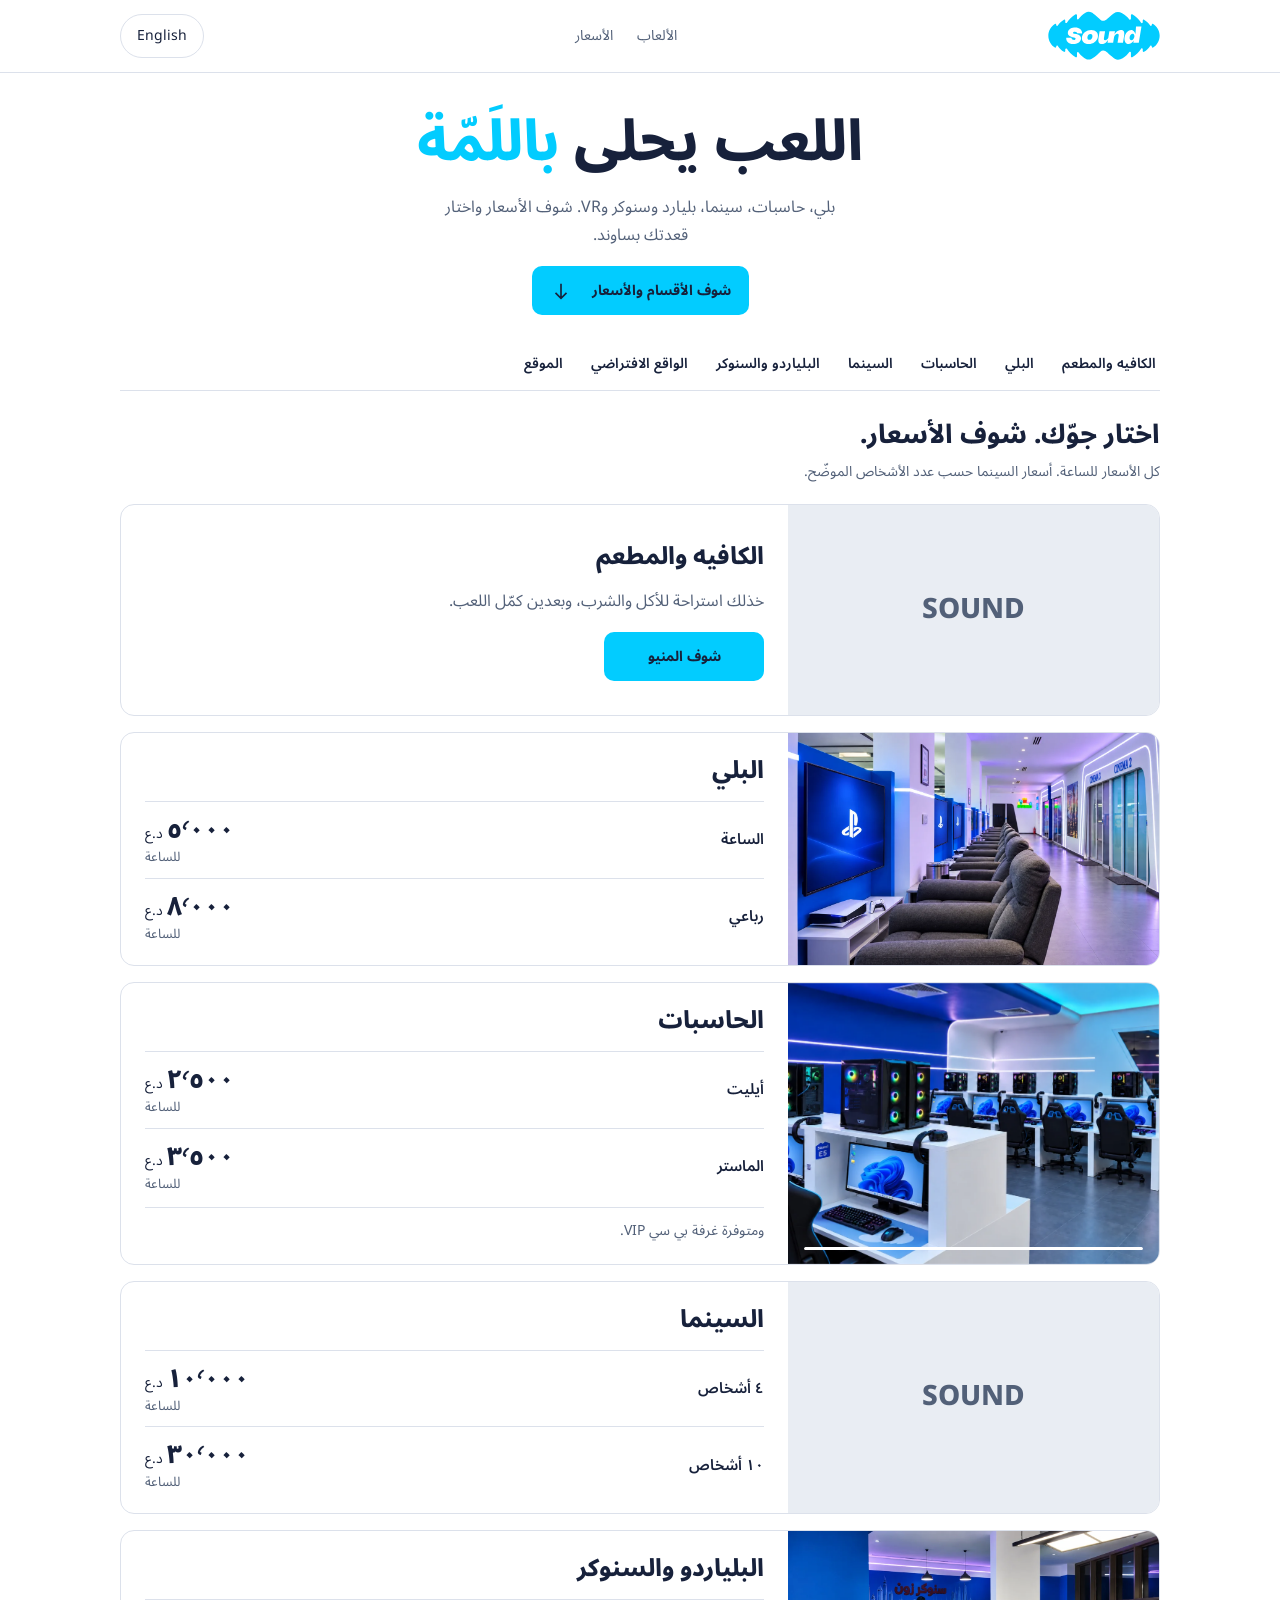
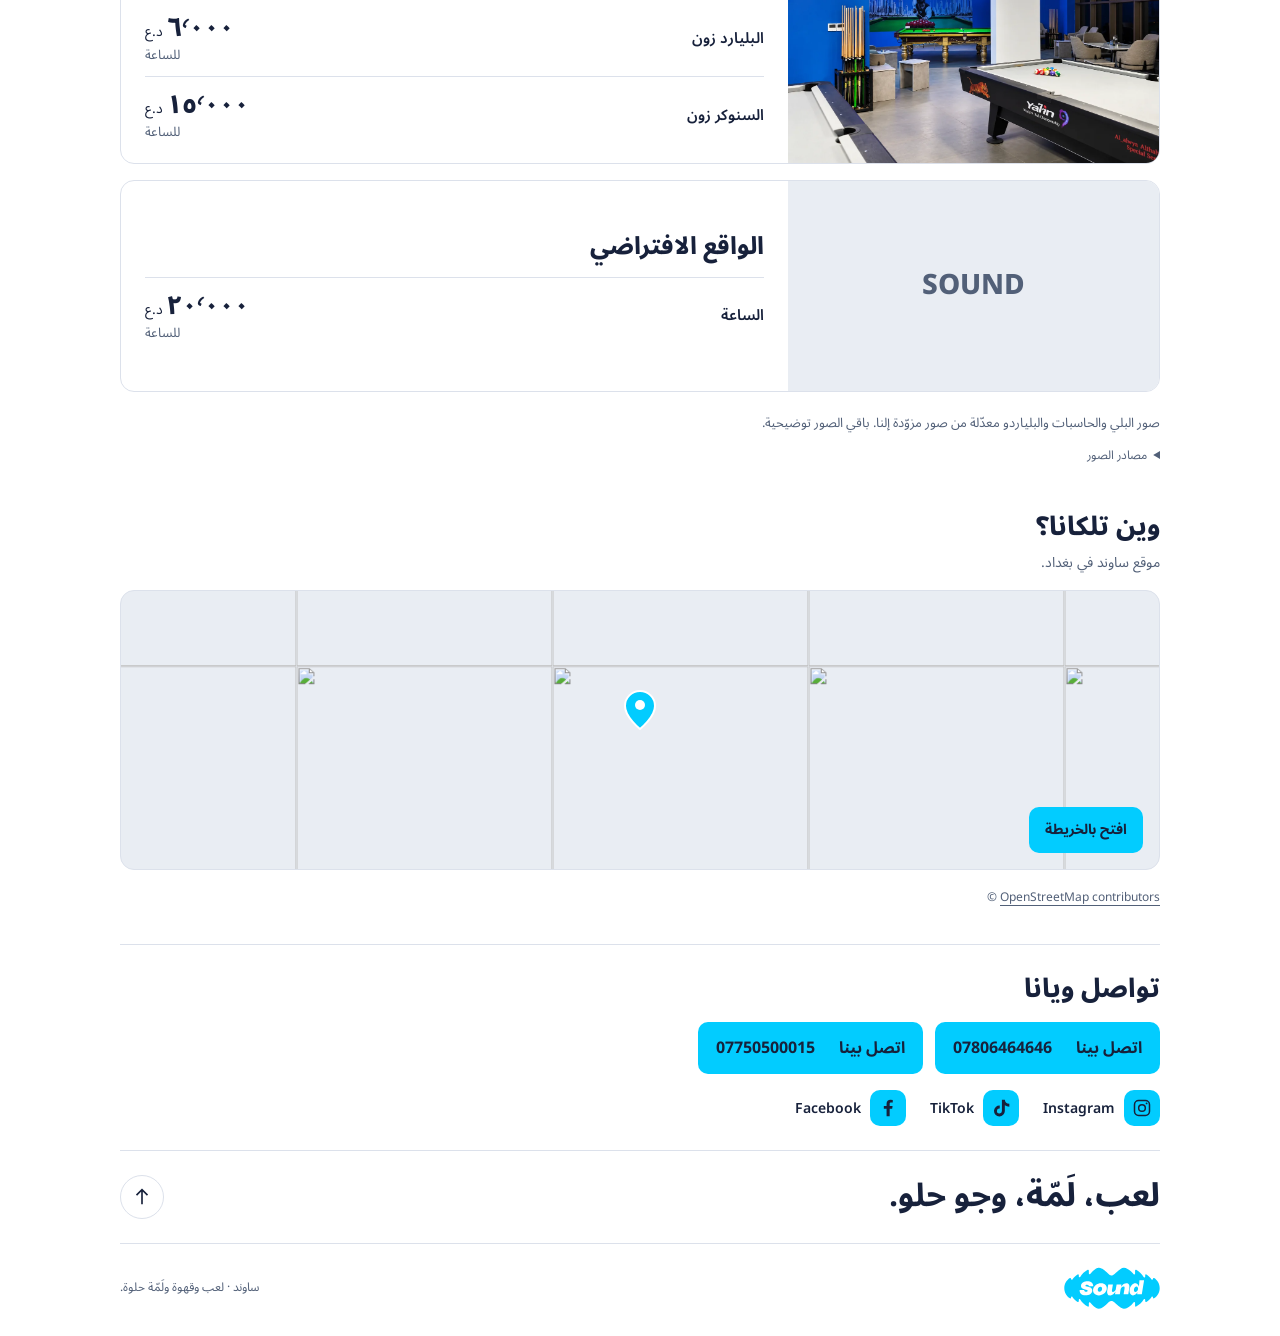
==== index.html @ d116d9cc "Add SOUND-styled social media icons" ====
<!doctype html>
<html lang="ar" dir="rtl">
<head>
<meta charset="utf-8">
<meta name="viewport" content="width=device-width,initial-scale=1">
<meta name="theme-color" content="#ffffff">
<meta name="description" content="شوف الأقسام والأسعار بساوند: بلايستيشن 5، بي سي، غرفة VIP، سينما، بليارد وكافيه. اختار جوّك وتعال ويّا ربعك.">
<title>ساوند — اللعب يحلى باللَمّة</title>
<link rel="preconnect" href="https://fonts.googleapis.com">
<link rel="preconnect" href="https://fonts.gstatic.com" crossorigin>
<link href="https://fonts.googleapis.com/css2?family=Noto+Sans+Arabic:wght@400;500;600;700;800;900&display=swap" rel="stylesheet">
<style>

:root{--bg:#fff;--surface:#fff;--ink:#17213b;--muted:#526078;--line:#dce1eb;--cyan:#02ccff;--blue:#02ccff;--action:#02ccff;--radius:14px;--header-height:72px;--category-height:68px;--ease:cubic-bezier(.2,0,0,1);--font:"Noto Sans Arabic",Tahoma,Arial,sans-serif}
*{box-sizing:border-box}
html{scroll-behavior:smooth;scroll-padding-top:calc(var(--header-height) + var(--category-height) + 16px);scrollbar-color:#8a96ac var(--bg)}
body{margin:0;background:var(--bg);color:var(--ink);font:16px/1.8 var(--font)}
a{color:inherit;text-decoration:none;text-underline-offset:4px}
button{font:inherit;cursor:pointer}
a,button{-webkit-tap-highlight-color:transparent}
a:focus-visible,button:focus-visible,summary:focus-visible{outline:3px solid var(--blue);outline-offset:4px}
::selection{background:#cdeaff;color:var(--ink)}
.wrap{width:min(1040px,calc(100% - 48px));margin-inline:auto}
.skip{position:fixed;top:-100px;inset-inline-start:20px;background:white;padding:12px 20px;z-index:100;border:2px solid var(--blue)}
.skip:focus{top:12px}
header{position:sticky;top:0;z-index:20;background:var(--surface);border-bottom:1px solid var(--line)}
.nav{min-height:72px;display:flex;align-items:center;justify-content:space-between;gap:24px}
.wordmark{display:inline-flex;align-items:center;justify-content:center;direction:ltr;width:112px;min-height:48px;flex-shrink:0}
.wordmark svg{display:block;width:100%;height:auto}
.navlinks{display:flex;gap:24px;color:var(--muted);font-size:14px}
.navlinks a{display:inline-flex;align-items:center;min-height:44px}
.navlinks a:hover{color:var(--blue)}
.language{border:1px solid var(--line);background:var(--surface);color:var(--ink);min-height:44px;padding:8px 16px;border-radius:24px;font-size:14px}
.language:hover{border-color:var(--blue)}
h1,h2,h3{font-weight:800;text-wrap:balance}
.hero{display:flex;flex-direction:column;align-items:center;text-align:center;gap:12px;margin:0;padding:32px 16px 24px}
h1{font-size:clamp(36px,5vw,56px);line-height:1.35;margin:0;letter-spacing:0}
h1 span,h1 em{display:inline-block}
h1 em{font-style:normal;color:var(--blue)}
[dir="ltr"] h1{font-size:clamp(30px,4.6vw,50px);line-height:1.15;letter-spacing:-.03em;max-width:20ch}
.hero-bottom{display:flex;flex-direction:column;align-items:center;gap:16px;width:100%}
.hero-bottom p{margin:0;color:var(--muted);font-size:16px;line-height:1.8;max-width:48ch}
.browse{display:inline-flex;align-items:center;justify-content:space-between;gap:20px;background:var(--action);color:var(--ink);border-radius:10px;padding:12px 18px;min-height:48px;font-size:14px;font-weight:700}
.browse:hover{background:var(--action);box-shadow:0 8px 20px rgba(0,11,250,.16)}
.browse:focus-visible{outline-color:var(--ink)}
.browse,.language,.section-nav a{transition:background-color 160ms var(--ease),border-color 160ms var(--ease),color 160ms var(--ease),transform 160ms var(--ease)}
.browse:active,.language:active{transform:scale(.98)}
.section-nav{position:sticky;top:var(--header-height);z-index:15;display:flex;justify-content:flex-start;gap:24px;overflow-x:auto;padding:0 2px;background:var(--surface);border-bottom:1px solid var(--line);scrollbar-width:none;overscroll-behavior-x:contain}
.section-nav::-webkit-scrollbar{display:none}
.section-nav a{display:inline-flex;align-items:center;white-space:nowrap;border:0;border-bottom:3px solid transparent;border-radius:0;padding:12px 2px 10px;background:transparent;font-size:14px;font-weight:600;min-height:48px}
.section-nav a:focus-visible{outline-offset:-4px}
.section-nav a:hover{color:var(--blue)}
.section-nav a[aria-current="location"]{color:var(--blue);border-bottom-color:var(--blue)}
.section{padding:24px 0 0}
.section-heading{margin-bottom:4px}
.section-heading h2{font-size:26px;line-height:1.55;margin:0}
.menu-intro{color:var(--muted);font-size:14px;margin:0 0 20px;max-width:72ch}
.menu-grid{display:grid;grid-template-columns:minmax(0,1fr);gap:16px}
.card{display:grid;grid-template-columns:minmax(0,1fr) minmax(0,1.8fr);border:1px solid var(--line);border-radius:var(--radius);background:var(--surface);overflow:hidden;min-width:0}
.card-body{display:flex;flex-direction:column;justify-content:center;min-width:0;padding:20px 24px}
.card h3{font-size:24px;line-height:1.5;margin:0 0 12px}
.card p{margin:0;color:var(--muted);line-height:1.85}
.card-photo{position:relative;isolation:isolate;width:100%;height:100%;min-height:210px;margin:0;overflow:hidden;background:#e9edf3}
.card-photo.carousel .carousel-image{opacity:0;transition:opacity 780ms cubic-bezier(.22,.61,.36,1);will-change:opacity}
.card-photo.carousel .carousel-image.is-active{opacity:1}
.carousel-progress{position:absolute;z-index:3;left:16px;right:16px;bottom:14px;height:3px;overflow:hidden;border-radius:99px;background:rgba(255,255,255,.42)}
.carousel-progress-fill{display:block;width:0;height:100%;border-radius:inherit;background:#fff;transform-origin:left center}
.carousel-progress-fill.is-running{animation:carousel-progress 6s linear forwards}
.carousel-progress-fill.is-paused{animation-play-state:paused}
@keyframes carousel-progress{from{width:0}to{width:100%}}
.card-photo img{position:absolute;inset:0;width:100%;height:100%;object-fit:cover;object-position:center;z-index:1}
.card-photo img[hidden]{display:none}
.photo-fallback{position:absolute;inset:0;display:grid;place-items:center;color:var(--muted);font:800 28px/1 var(--font);direction:ltr}
.price-list{margin:0}
.price-row{display:flex;align-items:center;justify-content:space-between;gap:16px;padding:10px 0;border-top:1px solid var(--line)}
.price-row:last-child{padding-bottom:0}
.price-row dt{font-size:15px;font-weight:600;min-width:0}
.price-row dd{margin:0;white-space:nowrap;font-size:14px;flex-shrink:0;text-align:end}
.price-row dd b{font-size:26px;line-height:1.35;font-weight:800;font-variant-numeric:tabular-nums;unicode-bidi:isolate}
.price-row small{display:block;color:var(--muted);font-size:13px;line-height:1.6}
.card .vip-note{font-size:14px;border-top:1px solid var(--line);padding-top:10px;margin-top:12px}
.cafe-menu-link{margin-top:16px;justify-content:center;align-self:flex-start;min-width:160px}
.photo-note{font-size:13px;line-height:1.8;color:var(--muted);margin-top:20px;max-width:76ch}
.photo-note>p{margin:0}
.photo-credits{font-size:12px}
.photo-credits summary{cursor:pointer;min-height:44px;padding-block:10px}
.photo-credits a{text-decoration:underline;display:inline-block;padding-block:6px}
.photo-credits a:hover{color:var(--blue)}
.photo-credits p{direction:ltr;text-align:start;margin:0}
.closing{margin:20px 0;padding:20px 0;border-top:1px solid var(--line);border-bottom:1px solid var(--line);display:flex;align-items:center;justify-content:space-between;gap:20px}
.closing p{font-size:clamp(24px,3vw,32px);font-weight:800;line-height:1.6;margin:0}
.closing a{width:44px;height:44px;display:grid;place-items:center;flex-shrink:0;border:1px solid var(--line);border-radius:50%;background:var(--surface)}
.closing a:hover{border-color:var(--blue);color:var(--blue)}
footer{display:flex;align-items:center;justify-content:space-between;gap:20px;padding-bottom:max(24px,env(safe-area-inset-bottom))}
footer .wordmark{width:96px}
footer p{color:var(--muted);font-size:12px;margin:0;text-align:end}
@media(max-width:760px){
 :root{--header-height:64px}
 .wrap{width:calc(100% - 32px)}
 .nav{min-height:64px;gap:16px}.wordmark{width:104px}.navlinks{display:none}
 .hero{padding:24px 8px 20px;gap:10px}
 h1{font-size:clamp(34px,9.5vw,44px);line-height:1.35;margin:0}
 [dir="ltr"] h1{font-size:clamp(32px,8.8vw,44px)}
 .hero-bottom{gap:14px}.hero-bottom p{max-width:36ch;font-size:16px}
 .hero-bottom .browse{font-size:14px;min-height:48px}
 .section-nav{justify-content:flex-start;gap:20px}.section-nav a{padding-inline:2px;flex-shrink:0}
 .section{padding-top:20px}.section-heading h2{font-size:23px}
 .card-body{padding:18px 20px}
 .card h3{font-size:22px}
}
@media(max-width:600px){
 .card{display:block}
 .card-photo{aspect-ratio:16/10;min-height:0;height:auto}
 .card-body{padding:16px 18px 18px}
 .card h3{margin-bottom:10px}
 .cafe-menu-link{width:100%;min-height:48px;font-size:15px}
 .price-row{gap:12px}
 footer{gap:16px}footer p{max-width:200px}
}
@media(prefers-reduced-motion:reduce){html{scroll-behavior:auto}.browse,.language,.section-nav a,.card-photo.carousel .carousel-image{transition:none}.carousel-progress-fill.is-running{animation:none;width:100%}.browse:active,.language:active{transform:none}}


.location{margin-top:28px}
.location-heading{display:flex;align-items:center;justify-content:space-between;gap:20px;margin-bottom:14px}
.location h2{font-size:26px;line-height:1.5;margin:0 0 4px}
.location p{margin:0;color:var(--muted);font-size:14px}
.location-map{position:relative;display:block;height:280px;overflow:hidden;border:1px solid var(--line);border-radius:var(--radius);background:#e9edf3}
.location-tiles{position:absolute;left:50%;top:50%;width:1280px;height:768px;display:grid;grid-template-columns:repeat(5,256px);grid-template-rows:repeat(3,256px);transform:translate(calc(-50% + 40.46px),calc(-50% + 64.22px));pointer-events:none;direction:ltr}.location-tiles img{display:block;width:256px;height:256px;max-width:none}.location-pin{position:absolute;left:50%;top:50%;transform:translate(-50%,-100%);pointer-events:none}
.location-map-label{display:inline-flex;align-items:center;min-height:44px;position:absolute;bottom:16px;inset-inline-start:16px;padding:10px 16px;border-radius:10px;background:var(--action);color:var(--ink);font-size:14px;font-weight:700}
.location-attribution{font-size:12px;color:var(--muted);margin-top:6px;direction:ltr;text-align:end}
.location-attribution a{display:inline-flex;align-items:center;min-height:44px;text-decoration:underline}
@media(max-width:600px){.location-heading{gap:12px}.location h2{font-size:22px}.location-map{height:230px}.location-map-label{bottom:12px;inset-inline-start:12px}}

.contact{margin-top:24px;padding-top:24px;border-top:1px solid var(--line)}
.contact h2{font-size:26px;line-height:1.5;margin:0 0 14px}
.contact-phones{display:flex;flex-wrap:wrap;gap:12px}
.contact-phones a{display:flex;align-items:center;justify-content:space-between;gap:24px;padding:12px 18px;min-height:48px;border-radius:10px;background:var(--action);color:var(--ink);font-weight:700}
.contact-phones bdi{font-variant-numeric:tabular-nums}
.contact-socials{display:flex;flex-wrap:wrap;gap:8px 24px;margin-top:12px}
.contact-socials a{display:inline-flex;align-items:center;gap:9px;min-height:44px;color:var(--ink);text-decoration:none;font-size:14px;font-weight:600}
.social-icon{display:inline-grid;place-items:center;flex-shrink:0;width:36px;height:36px;border-radius:10px;background:var(--cyan);color:var(--ink)}
.social-icon svg{display:block}
.contact-socials a:hover .social-icon{background:var(--ink);color:var(--cyan)}
.contact-socials a:hover>span:last-child{text-decoration:underline;text-underline-offset:5px}
@media(max-width:600px){.contact h2{font-size:22px}.contact-phones{flex-direction:column}.contact-phones a{width:100%}}
</style>
</head>
<body id="top">
<a href="#lineup" class="skip" data-en="Skip to the lineup" data-ar="روح للأقسام">روح للأقسام</a>
<header><div class="wrap nav">
<a class="wordmark" href="#top" aria-label="SOUND home"><svg xmlns="http://www.w3.org/2000/svg" viewBox="622 423 676 297" aria-hidden="true" focusable="false"><path fill="#02ccff" fill-rule="nonzero" d="M1295.938,572.118 C1295.938,542.063 1280.205,515.679 1256.525,500.759 C1252.997,498.536 1248.400,501.083 1248.400,505.253 L1248.400,507.776 C1248.400,513.025 1241.566,515.099 1238.684,510.712 C1229.267,496.374 1216.648,484.327 1201.843,475.591 C1198.306,473.504 1193.839,476.053 1193.839,480.177 L1193.839,491.561 C1193.839,496.907 1186.835,498.886 1184.024,494.339 C1170.831,472.999 1152.371,455.259 1130.459,442.934 C1126.911,440.938 1122.526,443.469 1122.526,447.540 L1122.526,447.571 L1122.526,470.423 C1122.526,475.500 1116.072,477.683 1113.004,473.637 C1101.365,458.287 1085.876,446.404 1069.448,436.580 C1052.423,426.399 1034.795,425.785 1018.317,437.970 C983.411,463.781 972.954,482.501 955.604,482.547 C938.986,482.590 930.623,462.800 894.187,437.565 C894.187,437.565 879.819,427.653 866.610,428.220 C860.221,428.495 853.815,430.377 848.014,434.038 C832.069,444.102 817.988,456.852 806.407,471.651 C803.305,475.614 796.943,473.407 796.943,468.374 L796.943,447.571 L796.943,447.541 C796.943,443.472 792.560,440.938 789.014,442.932 C767.381,455.099 749.117,472.544 735.962,493.521 C733.131,498.033 726.166,496.038 726.166,490.711 L726.166,480.160 C726.166,476.054 721.699,473.504 718.163,475.591 C703.355,484.328 690.734,496.375 681.315,510.714 C678.434,515.101 671.600,513.026 671.600,507.777 L671.600,505.253 C671.600,501.083 667.003,498.536 663.474,500.759 C639.795,515.679 624.062,542.063 624.062,572.118 C624.062,572.192 624.065,572.265 624.065,572.339 C624.065,572.414 624.062,572.487 624.062,572.561 C624.062,602.616 639.795,629.000 663.474,643.919 C667.003,646.143 671.600,643.596 671.600,639.426 L671.600,636.902 C671.600,631.653 678.434,629.578 681.315,633.965 C690.734,648.304 703.356,660.351 718.163,669.088 C721.699,671.175 726.166,668.625 726.166,664.502 L726.166,653.968 C726.166,648.641 733.132,646.645 735.962,651.158 C749.117,672.135 767.381,689.580 789.014,701.747 C792.560,703.741 796.943,701.207 796.943,697.138 L796.943,697.108 L796.943,676.305 C796.943,671.272 803.305,669.065 806.407,673.028 C814.286,683.096 823.271,692.337 833.278,700.303 C842.992,708.034 853.763,715.907 866.612,716.459 C888.598,717.401 908.870,696.948 923.791,683.138 C932.446,675.128 942.612,662.098 955.604,662.132 C972.951,662.178 983.402,680.890 1018.316,706.708 C1022.855,710.065 1031.833,716.367 1043.892,716.546 C1063.374,716.835 1082.802,702.466 1096.457,689.856 C1103.254,683.580 1108.249,677.313 1113.004,671.041 C1116.072,666.995 1122.526,669.178 1122.526,674.256 L1122.526,697.107 L1122.526,697.139 C1122.526,701.209 1126.911,703.740 1130.459,701.745 C1152.371,689.420 1170.831,671.680 1184.024,650.340 C1186.836,645.792 1193.839,647.772 1193.839,653.118 L1193.839,664.519 C1193.839,668.625 1198.306,671.175 1201.843,669.088 C1216.648,660.351 1229.267,648.304 1238.684,633.967 C1241.566,629.579 1248.400,631.654 1248.400,636.903 L1248.400,639.426 C1248.400,643.596 1252.997,646.142 1256.525,643.919 C1280.205,629.000 1295.938,602.616 1295.938,572.561 C1295.938,572.487 1295.935,572.413 1295.934,572.339 C1295.935,572.265 1295.938,572.192 1295.938,572.118"/><path fill="#ffffff" fill-rule="nonzero" d="M782.460,560.141 C767.132,558.064 773.263,548.274 782.460,547.680 C793.042,546.889 797.690,552.427 797.690,557.965 L828.050,558.559 C828.841,536.407 811.139,522.858 786.613,522.858 C766.835,522.858 745.573,531.363 742.112,550.054 C738.354,571.118 755.462,579.425 777.713,582.491 C796.107,584.864 788.690,599.896 774.549,597.226 C766.340,595.644 763.967,589.710 763.967,584.666 L732.123,584.666 C729.750,603.852 744.782,622.641 773.461,622.641 C799.371,622.641 818.556,610.675 821.127,592.281 C823.105,576.656 814.304,564.393 782.460,560.141"/><path fill="#ffffff" fill-rule="nonzero" d="M889.858,579.919 C888.276,589.413 881.848,597.225 871.958,597.225 C862.069,597.225 858.410,589.413 860.091,579.919 C861.871,570.326 868.398,562.514 878.189,562.514 C888.177,562.514 891.638,570.326 889.858,579.919 M882.738,537.098 C854.553,537.098 831.313,556.185 827.061,579.919 C822.809,603.554 839.126,622.839 867.409,622.839 C895.594,622.839 918.834,603.554 923.086,579.919 C927.339,556.185 910.922,537.098 882.738,537.098"/><path fill="#ffffff" fill-rule="nonzero" d="M1061.069,537.099 C1039.043,536.903 1024.393,561.559 1022.833,564.268 C1024.074,557.981 1025.315,551.693 1026.555,545.406 L1025.361,545.406 L993.624,545.406 L992.429,545.406 L986.100,583.777 C982.738,592.479 973.738,599.105 967.014,599.105 C960.289,599.105 958.311,594.655 959.893,585.754 L966.519,545.406 L933.588,545.406 L926.962,585.754 C923.867,602.260 926.060,612.472 931.986,617.900 C937.449,622.904 944.574,622.813 947.235,622.839 C969.129,623.059 983.628,598.379 985.091,595.807 C983.746,602.016 982.401,608.225 981.056,614.433 L982.251,614.433 L1013.988,614.433 L1015.183,614.433 L1020.918,579.920 C1022.896,569.338 1033.379,560.635 1041.093,560.635 C1047.817,560.635 1049.795,565.086 1048.411,574.085 L1041.785,614.433 L1074.716,614.433 L1081.342,574.085 C1084.416,557.570 1082.274,547.447 1076.437,542.060 C1070.978,537.020 1063.803,537.123 1061.069,537.099"/><path fill="#ffffff" fill-rule="nonzero" d="M1135.334,594.395 C1133.402,596.202 1129.632,599.105 1125.185,599.105 C1117.471,599.105 1112.725,590.501 1114.801,579.920 C1116.680,569.338 1124.592,560.635 1132.503,560.635 C1136.974,560.635 1139.871,564.231 1140.501,564.974 C1147.005,572.640 1143.159,587.077 1135.334,594.395 M1153.271,516.035 C1152.148,531.655 1151.026,547.277 1149.904,562.898 C1149.226,559.896 1145.290,543.702 1131.993,538.592 C1131.297,538.325 1128.041,537.099 1123.998,537.099 C1106.593,537.099 1088.990,556.185 1084.540,579.920 C1080.090,603.555 1090.573,622.839 1107.978,622.839 C1119.548,622.839 1131.415,614.137 1139.228,601.182 L1137.052,614.433 L1169.984,614.433 L1186.103,516.035 L1153.271,516.035"/></svg></a>
<nav class="navlinks" aria-label="Main navigation"><a href="#gaming" data-en="Gaming" data-ar="الألعاب">الألعاب</a><a href="#experiences" data-en="Prices" data-ar="الأسعار">الأسعار</a></nav>
<button class="language" id="language" type="button" aria-label="Switch to English">English</button>
</div></header>
<main class="wrap">
<section class="hero" aria-labelledby="hero-title">

<h1 id="hero-title"><span data-en="SOUND LEADS" data-ar="اللعب يحلى">اللعب يحلى</span> <em data-en="THE GAME." data-ar="باللَمّة">باللَمّة</em></h1>
<div class="hero-bottom"><p data-en="Your game. Your space. Find your next session at SOUND." data-ar="بلي، حاسبات، سينما، بليارد وسنوكر وVR. شوف الأسعار واختار قعدتك بساوند.">بلي، حاسبات، سينما، بليارد وسنوكر وVR. شوف الأسعار واختار قعدتك بساوند.</p><a class="browse" href="#lineup"><b data-en="Explore the lineup" data-ar="شوف الأقسام والأسعار">شوف الأقسام والأسعار</b><svg viewBox="0 0 24 24" width="22" height="22" fill="none" stroke="currentColor" stroke-width="1.8" aria-hidden="true"><path d="M12 4v16m-6-6 6 6 6-6"/></svg></a></div>
</section>
<div id="lineup">
<nav class="section-nav" aria-label="أقسام ساوند"><a href="#cafe"><span data-ar="الكافيه والمطعم" data-en="Café & restaurant">الكافيه والمطعم</span></a><a href="#ps5"><span data-ar="البلي" data-en="PlayStation">البلي</span></a><a href="#pc"><span data-ar="الحاسبات" data-en="Gaming PCs">الحاسبات</span></a><a href="#cinema"><span data-ar="السينما" data-en="Cinema">السينما</span></a><a href="#billiards"><span data-ar="البلياردو والسنوكر" data-en="Billiards & snooker">البلياردو والسنوكر</span></a><a href="#vr"><span data-ar="الواقع الافتراضي" data-en="Virtual reality">الواقع الافتراضي</span></a><a href="#location"><span data-ar="الموقع" data-en="Location">الموقع</span></a></nav>
<section class="section" id="gaming" aria-labelledby="gaming-title">
<div class="section-heading"><h2 id="gaming-title" data-ar="اختار جوّك. شوف الأسعار." data-en="Your session. Your choice.">اختار جوّك. شوف الأسعار.</h2></div>
<p class="menu-intro" id="experiences"><span data-ar="كل الأسعار للساعة. أسعار السينما حسب عدد الأشخاص الموضّح." data-en="All rates are hourly. Cinema rates are for the group size shown.">كل الأسعار للساعة. أسعار السينما حسب عدد الأشخاص الموضّح.</span></p>
<div class="menu-grid"><article class="card menu-card" id="cafe">

<figure class="card-photo"><span class="photo-fallback" aria-hidden="true">SOUND</span><img src="https://images.unsplash.com/photo-1413745094207-a01b234cc32f?auto=format&amp;w=960" srcset="https://images.unsplash.com/photo-1413745094207-a01b234cc32f?auto=format&amp;w=480 480w, https://images.unsplash.com/photo-1413745094207-a01b234cc32f?auto=format&amp;w=960 960w" sizes="(max-width:760px) 90vw, (max-width:1360px) 44vw, 590px" width="960" height="640" loading="eager" fetchpriority="high" decoding="async" alt="صورة توضيحية للقهوة" data-alt-ar="صورة توضيحية للقهوة" data-alt-en="Illustrative coffee photo" onerror="this.hidden=true"></figure>
<div class="card-body">
<h3 data-ar="الكافيه والمطعم" data-en="Café & restaurant">الكافيه والمطعم</h3>
<p data-ar="خذلك استراحة للأكل والشرب، وبعدين كمّل اللعب." data-en="Take a break for food and drinks, then get back to your game.">خذلك استراحة للأكل والشرب، وبعدين كمّل اللعب.</p>
<a class="browse cafe-menu-link" href="https://menu.iqrarabic.com/Sound#" data-ar="شوف المنيو" data-en="View the menu">شوف المنيو</a>

</div></article>
<article class="card menu-card" id="ps5">

<figure class="card-photo"><span class="photo-fallback" aria-hidden="true">SOUND</span><img src="/sound-playstation-corridor.webp" width="1200" height="751" loading="eager" fetchpriority="high" decoding="async" alt="صالة بلايستيشن بإضاءة زرقاء — صورة معدّلة" data-alt-ar="صالة بلايستيشن بإضاءة زرقاء — صورة معدّلة" data-alt-en="PlayStation lounge with blue lighting — edited photo" onerror="this.hidden=true"></figure>
<div class="card-body">
<h3 data-ar="البلي" data-en="PlayStation">البلي</h3>
<dl class="price-list"><div class="price-row"><dt><span data-ar="الساعة" data-en="Per hour">الساعة</span></dt><dd data-price="5000"><b data-ar="٥٬٠٠٠" data-en="5,000">٥٬٠٠٠</b> <span data-ar="د.ع" data-en="IQD">د.ع</span><small><span data-ar="للساعة" data-en="/ hour">للساعة</span></small></dd></div><div class="price-row"><dt><span data-ar="رباعي" data-en="Four players">رباعي</span></dt><dd data-price="8000"><b data-ar="٨٬٠٠٠" data-en="8,000">٨٬٠٠٠</b> <span data-ar="د.ع" data-en="IQD">د.ع</span><small><span data-ar="للساعة" data-en="/ hour">للساعة</span></small></dd></div></dl>

</div></article>
<article class="card menu-card" id="pc">

<figure class="card-photo carousel" data-carousel data-interval="6000"><span class="photo-fallback" aria-hidden="true">SOUND</span><img class="carousel-image is-active" src="/sound-gaming-pcs.webp" width="1200" height="675" loading="lazy" decoding="async" alt="صالة الحاسبات في ساوند — صورة معدّلة" data-alt-ar="صالة الحاسبات في ساوند — صورة معدّلة" data-alt-en="SOUND gaming PC room — edited photo" onerror="this.hidden=true"><img class="carousel-image" src="/sound-gaming-pcs-neon.webp" width="1200" height="675" loading="lazy" decoding="async" alt="صالة حاسبات بإضاءة نيون — صورة معدّلة" data-alt-ar="صالة حاسبات بإضاءة نيون — صورة معدّلة" data-alt-en="Gaming PC room with neon lighting — edited photo" aria-hidden="true" onerror="this.hidden=true"><span class="carousel-progress" aria-hidden="true"><span class="carousel-progress-fill"></span></span></figure>
<div class="card-body">
<h3 data-ar="الحاسبات" data-en="Gaming PCs">الحاسبات</h3>
<dl class="price-list"><div class="price-row"><dt><span data-ar="أيليت" data-en="Elite">أيليت</span></dt><dd data-price="2500"><b data-ar="٢٬٥٠٠" data-en="2,500">٢٬٥٠٠</b> <span data-ar="د.ع" data-en="IQD">د.ع</span><small><span data-ar="للساعة" data-en="/ hour">للساعة</span></small></dd></div><div class="price-row"><dt><span data-ar="الماستر" data-en="Master">الماستر</span></dt><dd data-price="3500"><b data-ar="٣٬٥٠٠" data-en="3,500">٣٬٥٠٠</b> <span data-ar="د.ع" data-en="IQD">د.ع</span><small><span data-ar="للساعة" data-en="/ hour">للساعة</span></small></dd></div></dl>
<p class="vip-note" id="vip"><span data-ar="ومتوفرة غرفة بي سي VIP." data-en="A VIP PC room is also available.">ومتوفرة غرفة بي سي VIP.</span></p>
</div></article>
<article class="card menu-card" id="cinema">

<figure class="card-photo"><span class="photo-fallback" aria-hidden="true">SOUND</span><img src="https://images.unsplash.com/photo-1766844649143-af98d71e346b?auto=format&amp;w=960" srcset="https://images.unsplash.com/photo-1766844649143-af98d71e346b?auto=format&amp;w=480 480w, https://images.unsplash.com/photo-1766844649143-af98d71e346b?auto=format&amp;w=960 960w" sizes="(max-width:760px) 90vw, (max-width:1360px) 44vw, 590px" width="960" height="640" loading="lazy" decoding="async" alt="صورة توضيحية لسينما" data-alt-ar="صورة توضيحية لسينما" data-alt-en="Illustrative cinema photo" onerror="this.hidden=true"></figure>
<div class="card-body">
<h3 data-ar="السينما" data-en="Cinema">السينما</h3>
<dl class="price-list"><div class="price-row"><dt><span data-ar="٤ أشخاص" data-en="4 people">٤ أشخاص</span></dt><dd data-price="10000"><b data-ar="١٠٬٠٠٠" data-en="10,000">١٠٬٠٠٠</b> <span data-ar="د.ع" data-en="IQD">د.ع</span><small><span data-ar="للساعة" data-en="/ hour">للساعة</span></small></dd></div><div class="price-row"><dt><span data-ar="١٠ أشخاص" data-en="10 people">١٠ أشخاص</span></dt><dd data-price="30000"><b data-ar="٣٠٬٠٠٠" data-en="30,000">٣٠٬٠٠٠</b> <span data-ar="د.ع" data-en="IQD">د.ع</span><small><span data-ar="للساعة" data-en="/ hour">للساعة</span></small></dd></div></dl>

</div></article>
<article class="card menu-card" id="billiards">

<figure class="card-photo"><span class="photo-fallback" aria-hidden="true">SOUND</span><img src="/sound-billiards.webp" width="1200" height="751" loading="lazy" decoding="async" alt="صالة البلياردو والسنوكر في ساوند — صورة معدّلة" data-alt-ar="صالة البلياردو والسنوكر في ساوند — صورة معدّلة" data-alt-en="SOUND billiards and snooker room — edited photo" onerror="this.hidden=true"></figure>
<div class="card-body">
<h3 data-ar="البلياردو والسنوكر" data-en="Billiards & snooker">البلياردو والسنوكر</h3>
<dl class="price-list"><div class="price-row"><dt><span data-ar="البليارد زون" data-en="Billiards zone">البليارد زون</span></dt><dd data-price="6000"><b data-ar="٦٬٠٠٠" data-en="6,000">٦٬٠٠٠</b> <span data-ar="د.ع" data-en="IQD">د.ع</span><small><span data-ar="للساعة" data-en="/ hour">للساعة</span></small></dd></div><div class="price-row"><dt><span data-ar="السنوكر زون" data-en="Snooker zone">السنوكر زون</span></dt><dd data-price="15000"><b data-ar="١٥٬٠٠٠" data-en="15,000">١٥٬٠٠٠</b> <span data-ar="د.ع" data-en="IQD">د.ع</span><small><span data-ar="للساعة" data-en="/ hour">للساعة</span></small></dd></div></dl>

</div></article>
<article class="card menu-card" id="vr">

<figure class="card-photo"><span class="photo-fallback" aria-hidden="true">SOUND</span><img src="https://images.pexels.com/photos/6498961/pexels-photo-6498961.jpeg?auto=compress&amp;w=960" srcset="https://images.pexels.com/photos/6498961/pexels-photo-6498961.jpeg?auto=compress&amp;w=480 480w, https://images.pexels.com/photos/6498961/pexels-photo-6498961.jpeg?auto=compress&amp;w=960 960w" sizes="(max-width:760px) 90vw, (max-width:1360px) 44vw, 590px" width="960" height="640" loading="lazy" decoding="async" alt="صورة توضيحية للواقع الافتراضي بصالة ألعاب" data-alt-ar="صورة توضيحية للواقع الافتراضي بصالة ألعاب" data-alt-en="Illustrative VR arcade photo" onerror="this.hidden=true"></figure>
<div class="card-body">
<h3 data-ar="الواقع الافتراضي" data-en="Virtual reality">الواقع الافتراضي</h3>
<dl class="price-list"><div class="price-row"><dt><span data-ar="الساعة" data-en="Per hour">الساعة</span></dt><dd data-price="20000"><b data-ar="٢٠٬٠٠٠" data-en="20,000">٢٠٬٠٠٠</b> <span data-ar="د.ع" data-en="IQD">د.ع</span><small><span data-ar="للساعة" data-en="/ hour">للساعة</span></small></dd></div></dl>

</div></article>
</div>
</section></div>
<aside class="photo-note"><p data-en="The PlayStation, PC and billiards images are edited supplied photos. Other photos are illustrative stock images." data-ar="صور البلي والحاسبات والبلياردو معدّلة من صور مزوّدة إلنا. باقي الصور توضيحية.">صور البلي والحاسبات والبلياردو معدّلة من صور مزوّدة إلنا. باقي الصور توضيحية.</p><details class="photo-credits"><summary><span data-ar="مصادر الصور" data-en="Photo credits">مصادر الصور</span></summary><p><a href="https://www.pexels.com/photo/man-playing-virtual-reality-game-6498961/" target="_blank" rel="noopener noreferrer">VR · Tima Miroshnichenko / Pexels</a> · <a href="https://unsplash.com/photos/dXpJeKIWfGs" target="_blank" rel="noopener noreferrer">Cinema · Rapha Wilde</a> · <a href="https://unsplash.com/photos/tZKwLRO904E" target="_blank" rel="noopener noreferrer">Coffee · Drew Coffman</a></p></details></aside>
<section class="location" id="location" aria-labelledby="location-title">
<div class="location-heading"><div><h2 id="location-title" data-ar="وين تلكانا؟" data-en="Find us">وين تلكانا؟</h2><p data-ar="موقع ساوند في بغداد." data-en="SOUND location in Baghdad.">بغداد — موقع تقريبي مؤقت، نحدّثه قريباً.</p></div></div>
<a class="location-map" href="https://maps.app.goo.gl/QAzLWCiyZ7rrDjmH7?g_st=ic" target="_blank" rel="noopener noreferrer" aria-labelledby="location-title location-map-label">
<div class="location-tiles" aria-hidden="true"><img src="https://tile.openstreetmap.org/12/2550/1644.png" width="256" height="256" loading="lazy" alt=""><img src="https://tile.openstreetmap.org/12/2551/1644.png" width="256" height="256" loading="lazy" alt=""><img src="https://tile.openstreetmap.org/12/2552/1644.png" width="256" height="256" loading="lazy" alt=""><img src="https://tile.openstreetmap.org/12/2553/1644.png" width="256" height="256" loading="lazy" alt=""><img src="https://tile.openstreetmap.org/12/2554/1644.png" width="256" height="256" loading="lazy" alt=""><img src="https://tile.openstreetmap.org/12/2550/1645.png" width="256" height="256" loading="lazy" alt=""><img src="https://tile.openstreetmap.org/12/2551/1645.png" width="256" height="256" loading="lazy" alt=""><img src="https://tile.openstreetmap.org/12/2552/1645.png" width="256" height="256" loading="lazy" alt=""><img src="https://tile.openstreetmap.org/12/2553/1645.png" width="256" height="256" loading="lazy" alt=""><img src="https://tile.openstreetmap.org/12/2554/1645.png" width="256" height="256" loading="lazy" alt=""><img src="https://tile.openstreetmap.org/12/2550/1646.png" width="256" height="256" loading="lazy" alt=""><img src="https://tile.openstreetmap.org/12/2551/1646.png" width="256" height="256" loading="lazy" alt=""><img src="https://tile.openstreetmap.org/12/2552/1646.png" width="256" height="256" loading="lazy" alt=""><img src="https://tile.openstreetmap.org/12/2553/1646.png" width="256" height="256" loading="lazy" alt=""><img src="https://tile.openstreetmap.org/12/2554/1646.png" width="256" height="256" loading="lazy" alt=""></div><svg class="location-pin" viewBox="0 0 32 40" width="32" height="40" aria-hidden="true"><path d="M16 1C7.7 1 1 7.7 1 16c0 11 15 23 15 23s15-12 15-23C31 7.7 24.3 1 16 1Z" fill="#02ccff" stroke="white" stroke-width="2"/><circle cx="16" cy="15" r="5" fill="white"/></svg>
<span class="location-map-label" id="location-map-label" data-ar="افتح بالخريطة" data-en="Open in Maps">افتح بالخريطة</span>
</a><div class="location-attribution">© <a href="https://www.openstreetmap.org/copyright" target="_blank" rel="noopener noreferrer">OpenStreetMap contributors</a></div>
</section>
<section class="contact" id="contact" aria-labelledby="contact-title">
<h2 id="contact-title" data-ar="تواصل ويانا" data-en="Get in touch">تواصل ويانا</h2>
<div class="contact-phones"><a href="tel:+9647806464646"><span data-ar="اتصل بينا" data-en="Call us">اتصل بينا</span><bdi dir="ltr">07806464646</bdi></a><a href="tel:+9647750500015"><span data-ar="اتصل بينا" data-en="Call us">اتصل بينا</span><bdi dir="ltr">07750500015</bdi></a></div>
<div class="contact-socials"><a href="https://www.instagram.com/sound.iraq?stkn=MXNsNDU1MHhscjB4bQ==" target="_blank" rel="noopener noreferrer"><span class="social-icon"><svg viewBox="0 0 24 24" width="20" height="20" aria-hidden="true" focusable="false"><g fill="none" stroke="currentColor" stroke-width="1.8"><rect x="3" y="3" width="18" height="18" rx="5"/><circle cx="12" cy="12" r="4"/></g><circle cx="17.5" cy="6.5" r="1.1" fill="currentColor"/></svg></span><span>Instagram</span></a><a href="https://www.tiktok.com/@cybe016?_r=1&amp;_t=ZS-99mP2wxFPe8" target="_blank" rel="noopener noreferrer"><span class="social-icon"><svg viewBox="0 0 24 24" width="20" height="20" aria-hidden="true" focusable="false"><path fill="currentColor" d="M16.6 2h-3.5v13.6a3 3 0 1 1-2.6-3V9.1a6.5 6.5 0 1 0 6.1 6.5V8.7a9.4 9.4 0 0 0 5.4 1.7V6.9A5.4 5.4 0 0 1 16.6 2Z"/></svg></span><span>TikTok</span></a><a href="https://www.facebook.com/share/1EU2f3grcb/" target="_blank" rel="noopener noreferrer"><span class="social-icon"><svg viewBox="0 0 24 24" width="20" height="20" aria-hidden="true" focusable="false"><path fill="currentColor" d="M14 22v-9h3l.5-3.5H14V7.2c0-1 .3-1.7 1.8-1.7h1.9V2.3A24 24 0 0 0 15 2c-2.8 0-4.7 1.7-4.7 4.9v2.6H7V13h3.3v9Z"/></svg></span><span>Facebook</span></a></div>
</section>

<div class="closing"><p><span data-en="PLAY" data-ar="لعب، لَمّة،">لعب، لَمّة،</span> <b data-en="IN HARMONY." data-ar="وجو حلو.">وجو حلو.</b></p><a href="#top" aria-label="Back to top"><svg viewBox="0 0 24 24" width="22" height="22" fill="none" stroke="currentColor" stroke-width="1.8" aria-hidden="true"><path d="M12 20V4m-6 6 6-6 6 6"/></svg></a></div>
</main>
<footer class="wrap"><a href="#top" class="wordmark" aria-label="SOUND home"><svg xmlns="http://www.w3.org/2000/svg" viewBox="622 423 676 297" aria-hidden="true" focusable="false"><path fill="#02ccff" fill-rule="nonzero" d="M1295.938,572.118 C1295.938,542.063 1280.205,515.679 1256.525,500.759 C1252.997,498.536 1248.400,501.083 1248.400,505.253 L1248.400,507.776 C1248.400,513.025 1241.566,515.099 1238.684,510.712 C1229.267,496.374 1216.648,484.327 1201.843,475.591 C1198.306,473.504 1193.839,476.053 1193.839,480.177 L1193.839,491.561 C1193.839,496.907 1186.835,498.886 1184.024,494.339 C1170.831,472.999 1152.371,455.259 1130.459,442.934 C1126.911,440.938 1122.526,443.469 1122.526,447.540 L1122.526,447.571 L1122.526,470.423 C1122.526,475.500 1116.072,477.683 1113.004,473.637 C1101.365,458.287 1085.876,446.404 1069.448,436.580 C1052.423,426.399 1034.795,425.785 1018.317,437.970 C983.411,463.781 972.954,482.501 955.604,482.547 C938.986,482.590 930.623,462.800 894.187,437.565 C894.187,437.565 879.819,427.653 866.610,428.220 C860.221,428.495 853.815,430.377 848.014,434.038 C832.069,444.102 817.988,456.852 806.407,471.651 C803.305,475.614 796.943,473.407 796.943,468.374 L796.943,447.571 L796.943,447.541 C796.943,443.472 792.560,440.938 789.014,442.932 C767.381,455.099 749.117,472.544 735.962,493.521 C733.131,498.033 726.166,496.038 726.166,490.711 L726.166,480.160 C726.166,476.054 721.699,473.504 718.163,475.591 C703.355,484.328 690.734,496.375 681.315,510.714 C678.434,515.101 671.600,513.026 671.600,507.777 L671.600,505.253 C671.600,501.083 667.003,498.536 663.474,500.759 C639.795,515.679 624.062,542.063 624.062,572.118 C624.062,572.192 624.065,572.265 624.065,572.339 C624.065,572.414 624.062,572.487 624.062,572.561 C624.062,602.616 639.795,629.000 663.474,643.919 C667.003,646.143 671.600,643.596 671.600,639.426 L671.600,636.902 C671.600,631.653 678.434,629.578 681.315,633.965 C690.734,648.304 703.356,660.351 718.163,669.088 C721.699,671.175 726.166,668.625 726.166,664.502 L726.166,653.968 C726.166,648.641 733.132,646.645 735.962,651.158 C749.117,672.135 767.381,689.580 789.014,701.747 C792.560,703.741 796.943,701.207 796.943,697.138 L796.943,697.108 L796.943,676.305 C796.943,671.272 803.305,669.065 806.407,673.028 C814.286,683.096 823.271,692.337 833.278,700.303 C842.992,708.034 853.763,715.907 866.612,716.459 C888.598,717.401 908.870,696.948 923.791,683.138 C932.446,675.128 942.612,662.098 955.604,662.132 C972.951,662.178 983.402,680.890 1018.316,706.708 C1022.855,710.065 1031.833,716.367 1043.892,716.546 C1063.374,716.835 1082.802,702.466 1096.457,689.856 C1103.254,683.580 1108.249,677.313 1113.004,671.041 C1116.072,666.995 1122.526,669.178 1122.526,674.256 L1122.526,697.107 L1122.526,697.139 C1122.526,701.209 1126.911,703.740 1130.459,701.745 C1152.371,689.420 1170.831,671.680 1184.024,650.340 C1186.836,645.792 1193.839,647.772 1193.839,653.118 L1193.839,664.519 C1193.839,668.625 1198.306,671.175 1201.843,669.088 C1216.648,660.351 1229.267,648.304 1238.684,633.967 C1241.566,629.579 1248.400,631.654 1248.400,636.903 L1248.400,639.426 C1248.400,643.596 1252.997,646.142 1256.525,643.919 C1280.205,629.000 1295.938,602.616 1295.938,572.561 C1295.938,572.487 1295.935,572.413 1295.934,572.339 C1295.935,572.265 1295.938,572.192 1295.938,572.118"/><path fill="#ffffff" fill-rule="nonzero" d="M782.460,560.141 C767.132,558.064 773.263,548.274 782.460,547.680 C793.042,546.889 797.690,552.427 797.690,557.965 L828.050,558.559 C828.841,536.407 811.139,522.858 786.613,522.858 C766.835,522.858 745.573,531.363 742.112,550.054 C738.354,571.118 755.462,579.425 777.713,582.491 C796.107,584.864 788.690,599.896 774.549,597.226 C766.340,595.644 763.967,589.710 763.967,584.666 L732.123,584.666 C729.750,603.852 744.782,622.641 773.461,622.641 C799.371,622.641 818.556,610.675 821.127,592.281 C823.105,576.656 814.304,564.393 782.460,560.141"/><path fill="#ffffff" fill-rule="nonzero" d="M889.858,579.919 C888.276,589.413 881.848,597.225 871.958,597.225 C862.069,597.225 858.410,589.413 860.091,579.919 C861.871,570.326 868.398,562.514 878.189,562.514 C888.177,562.514 891.638,570.326 889.858,579.919 M882.738,537.098 C854.553,537.098 831.313,556.185 827.061,579.919 C822.809,603.554 839.126,622.839 867.409,622.839 C895.594,622.839 918.834,603.554 923.086,579.919 C927.339,556.185 910.922,537.098 882.738,537.098"/><path fill="#ffffff" fill-rule="nonzero" d="M1061.069,537.099 C1039.043,536.903 1024.393,561.559 1022.833,564.268 C1024.074,557.981 1025.315,551.693 1026.555,545.406 L1025.361,545.406 L993.624,545.406 L992.429,545.406 L986.100,583.777 C982.738,592.479 973.738,599.105 967.014,599.105 C960.289,599.105 958.311,594.655 959.893,585.754 L966.519,545.406 L933.588,545.406 L926.962,585.754 C923.867,602.260 926.060,612.472 931.986,617.900 C937.449,622.904 944.574,622.813 947.235,622.839 C969.129,623.059 983.628,598.379 985.091,595.807 C983.746,602.016 982.401,608.225 981.056,614.433 L982.251,614.433 L1013.988,614.433 L1015.183,614.433 L1020.918,579.920 C1022.896,569.338 1033.379,560.635 1041.093,560.635 C1047.817,560.635 1049.795,565.086 1048.411,574.085 L1041.785,614.433 L1074.716,614.433 L1081.342,574.085 C1084.416,557.570 1082.274,547.447 1076.437,542.060 C1070.978,537.020 1063.803,537.123 1061.069,537.099"/><path fill="#ffffff" fill-rule="nonzero" d="M1135.334,594.395 C1133.402,596.202 1129.632,599.105 1125.185,599.105 C1117.471,599.105 1112.725,590.501 1114.801,579.920 C1116.680,569.338 1124.592,560.635 1132.503,560.635 C1136.974,560.635 1139.871,564.231 1140.501,564.974 C1147.005,572.640 1143.159,587.077 1135.334,594.395 M1153.271,516.035 C1152.148,531.655 1151.026,547.277 1149.904,562.898 C1149.226,559.896 1145.290,543.702 1131.993,538.592 C1131.297,538.325 1128.041,537.099 1123.998,537.099 C1106.593,537.099 1088.990,556.185 1084.540,579.920 C1080.090,603.555 1090.573,622.839 1107.978,622.839 C1119.548,622.839 1131.415,614.137 1139.228,601.182 L1137.052,614.433 L1169.984,614.433 L1186.103,516.035 L1153.271,516.035"/></svg></a><p data-en="SOUND · Gaming, café & good company." data-ar="ساوند · لعب وقهوة ولَمّة حلوة.">ساوند · لعب وقهوة ولَمّة حلوة.</p></footer>
<script>
(function(){
  var button=document.getElementById('language');
  var lang='ar';
  function setLanguage(next){
    lang=next;document.documentElement.lang=lang;document.documentElement.dir=lang==='ar'?'rtl':'ltr';
    document.querySelectorAll('[data-en][data-ar]').forEach(function(el){el.textContent=el.getAttribute('data-'+lang)});
    document.querySelectorAll('[data-alt-ar][data-alt-en]').forEach(function(el){el.alt=el.getAttribute('data-alt-'+lang)});
    button.textContent=lang==='en'?'العربية':'English';
    button.setAttribute('aria-label',lang==='en'?'Switch to Arabic':'Switch to English');
    document.title=lang==='en'?'SOUND — Play in harmony':'ساوند — اللعب يحلى باللَمّة';
    document.querySelector('.navlinks').setAttribute('aria-label',lang==='en'?'Main navigation':'التنقّل الرئيسي');
    document.querySelector('.section-nav').setAttribute('aria-label',lang==='en'?'Catalog categories':'أقسام ساوند');
    document.querySelectorAll('.wordmark').forEach(function(el){el.setAttribute('aria-label',lang==='en'?'SOUND home':'ساوند — الرئيسية')});
    document.querySelector('meta[name="description"]').content=lang==='en'?'Explore SOUND: PlayStation 5, gaming PCs, VIP PC room, cinema, billiards and café.':'شوف الأقسام والأسعار بساوند: بلايستيشن 5، بي سي، غرفة VIP، سينما، بليارد وكافيه.';
    document.querySelector('.closing a').setAttribute('aria-label',lang==='en'?'Back to top':'العودة للأعلى');
    try{localStorage.setItem('sound-menu-language-v2',lang)}catch(e){}
  }
  button.addEventListener('click',function(){setLanguage(lang==='en'?'ar':'en')});
  var initial='ar';
  try{if(localStorage.getItem('sound-menu-language-v2')==='en')initial='en'}catch(e){}
  setLanguage(initial);

  var categoryLinks=Array.from(document.querySelectorAll('.section-nav a'));
  var categoryNav=document.querySelector('.section-nav');
  var header=document.querySelector('header');
  function measureNavigation(){
    document.documentElement.style.setProperty('--header-height',header.getBoundingClientRect().height+'px');
    document.documentElement.style.setProperty('--category-height',categoryNav.getBoundingClientRect().height+'px');
  }
  if('ResizeObserver' in window){var navigationSize=new ResizeObserver(measureNavigation);navigationSize.observe(header);navigationSize.observe(categoryNav)}
  measureNavigation();
  var categoryItems=categoryLinks.map(function(link){return {link:link,target:document.querySelector(link.getAttribute('href'))}}).filter(function(item){return item.target});
  var activeCategory='',scrollPending=false;
  function markCategory(selected){
    if(selected===activeCategory)return;
    activeCategory=selected;
    categoryLinks.forEach(function(link){
      if(link.getAttribute('href')===selected)link.setAttribute('aria-current','location');
      else link.removeAttribute('aria-current');
    });
    var active=categoryLinks.find(function(link){return link.getAttribute('href')===selected});
    if(active&&categoryNav.scrollWidth>categoryNav.clientWidth){
      var bounds=categoryNav.getBoundingClientRect(),rect=active.getBoundingClientRect();
      if(rect.left<bounds.left+8)categoryNav.scrollBy({left:rect.left-bounds.left-8,behavior:'instant'});
      else if(rect.right>bounds.right-8)categoryNav.scrollBy({left:rect.right-bounds.right+8,behavior:'instant'});
    }
  }
  function syncCategory(){
    var selected=window.location.hash;
    if(selected==='#vip')selected='#pc';
    markCategory(categoryItems.some(function(item){return item.link.getAttribute('href')===selected})?selected:'');
  }
  function syncScroll(){
    scrollPending=false;
    var threshold=header.getBoundingClientRect().height+categoryNav.getBoundingClientRect().height+80;
    var selected='';
    categoryItems.forEach(function(item){if(item.target.getBoundingClientRect().top<=threshold)selected=item.link.getAttribute('href')});
    markCategory(selected);
  }
  function scheduleScroll(){if(!scrollPending){scrollPending=true;requestAnimationFrame(syncScroll)}}
  window.addEventListener('scroll',scheduleScroll,{passive:true});
  window.addEventListener('resize',scheduleScroll);
  window.addEventListener('hashchange',syncCategory);
  button.addEventListener('click',scheduleScroll);
  syncCategory();
  scheduleScroll();

  document.querySelectorAll('[data-carousel]').forEach(function(carousel){
    var images=Array.from(carousel.querySelectorAll('.carousel-image'));
    var fill=carousel.querySelector('.carousel-progress-fill');
    if(images.length<2||!fill)return;
    var current=0,interval=Number(carousel.getAttribute('data-interval'))||6000,timer,paused=false;
    fill.style.animationDuration=interval+'ms';
    function resetProgress(){
      fill.classList.remove('is-running');
      void fill.offsetWidth;
      fill.style.animationDuration=interval+'ms';
      fill.classList.add('is-running');
      if(paused)fill.classList.add('is-paused');else fill.classList.remove('is-paused');
    }
    function show(next){
      current=(next+images.length)%images.length;
      images.forEach(function(image,index){var active=index===current;image.classList.toggle('is-active',active);image.setAttribute('aria-hidden',active?'false':'true')});
      resetProgress();
    }
    function start(){paused=false;fill.classList.remove('is-paused');if(!timer)timer=window.setInterval(function(){show(current+1)},interval);if(!fill.classList.contains('is-running'))resetProgress()}
    function stop(){paused=true;window.clearInterval(timer);timer=null;fill.classList.add('is-paused')}
    carousel.addEventListener('mouseenter',stop);carousel.addEventListener('mouseleave',start);carousel.addEventListener('focusin',stop);carousel.addEventListener('focusout',start);
    start();
  });

})();
</script>
</body>
</html>
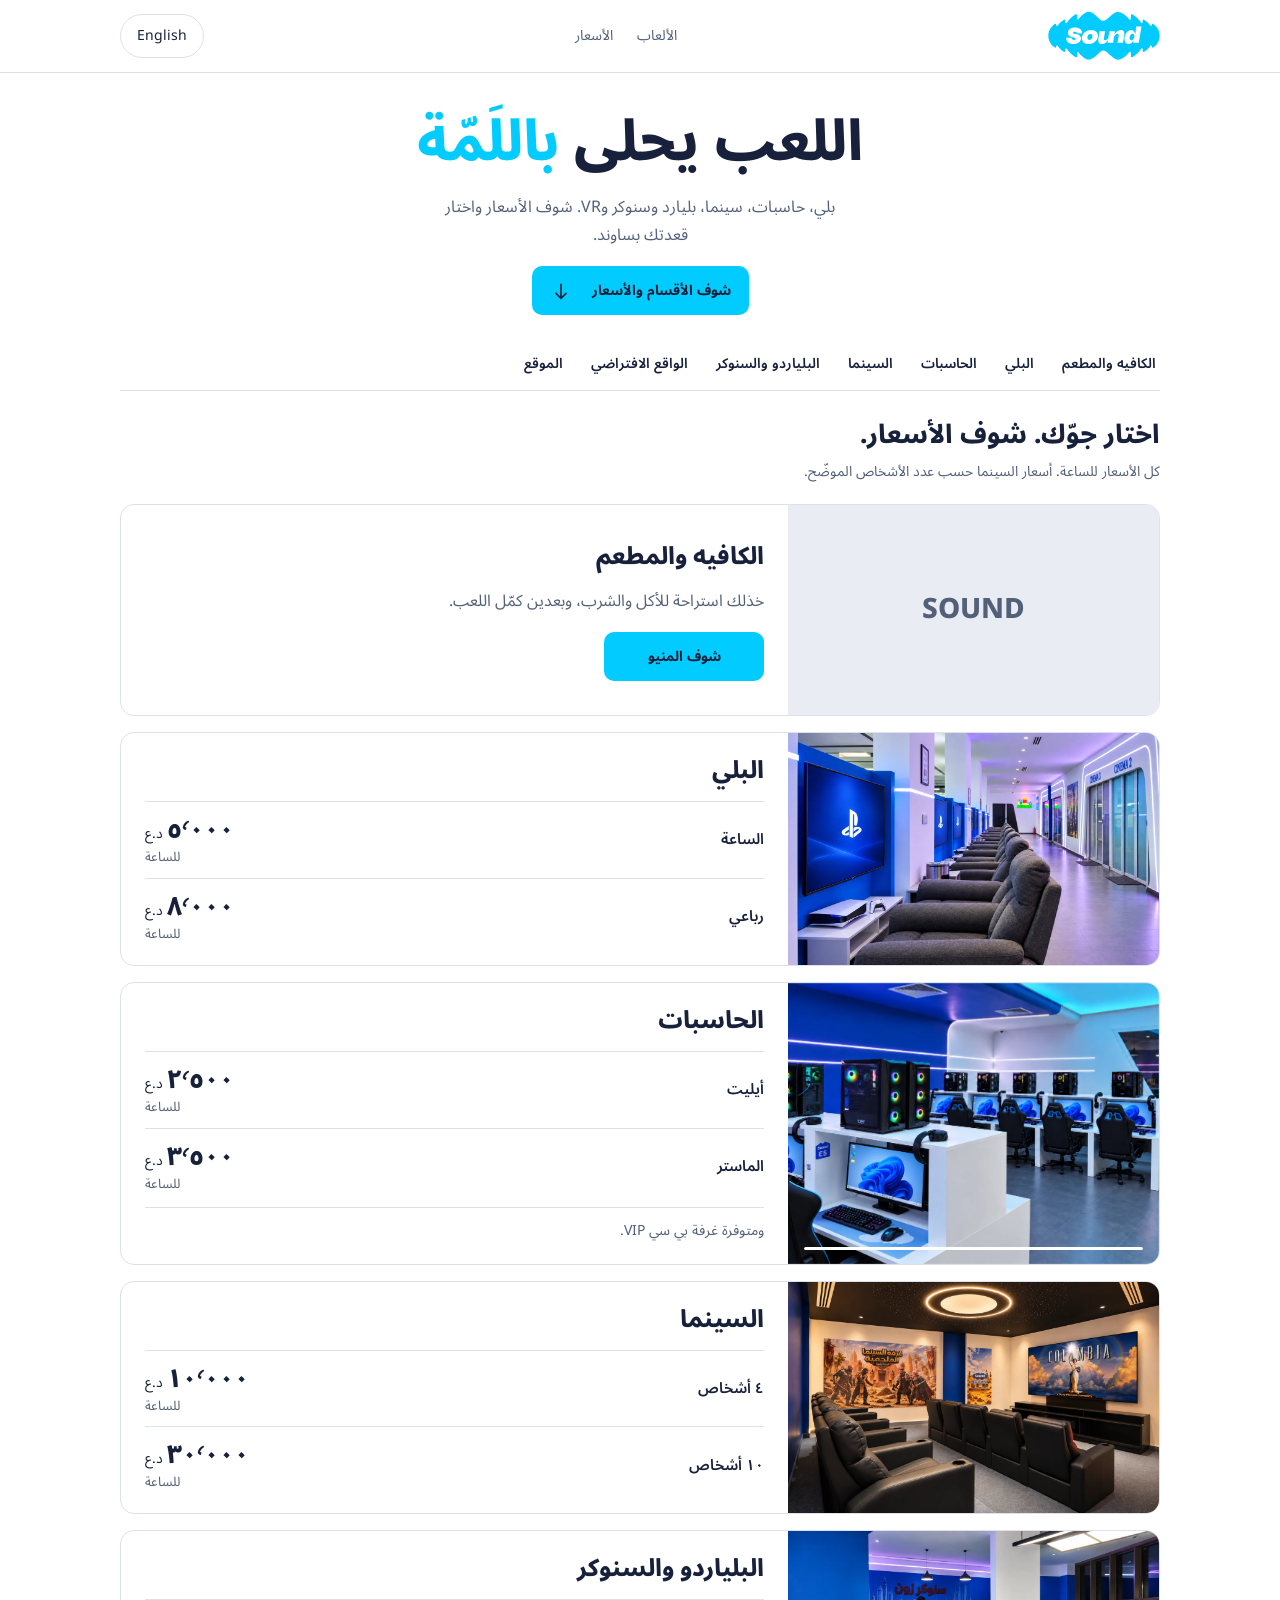
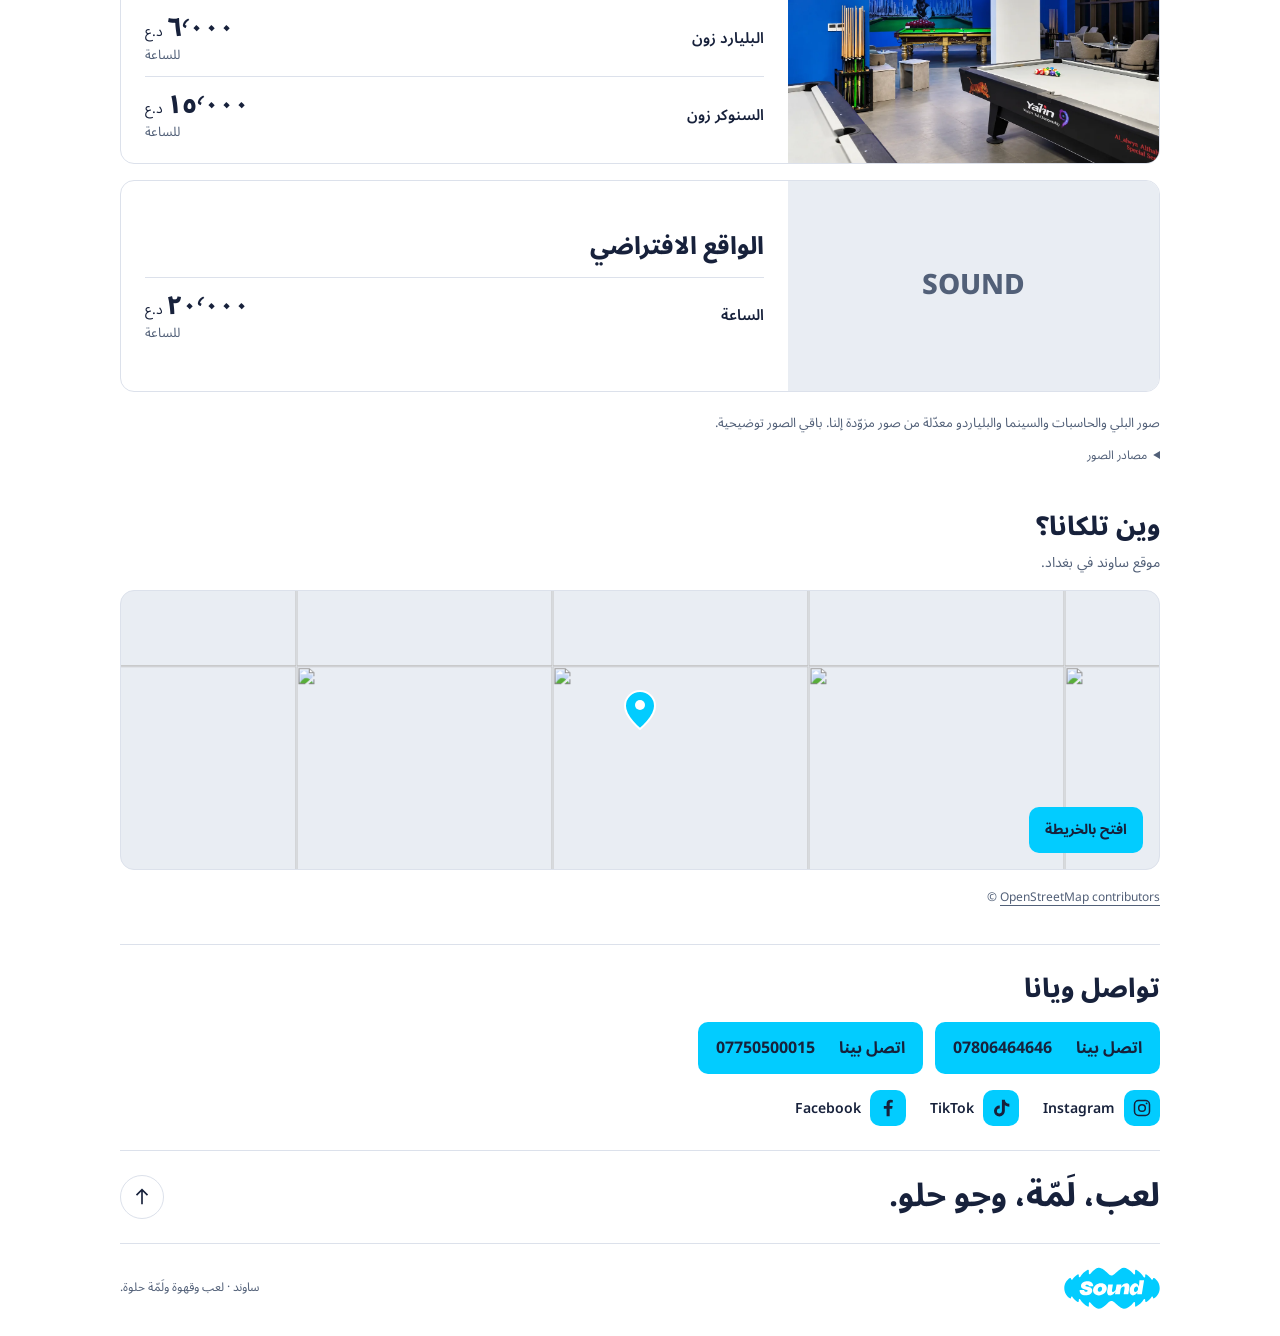
==== commit 0a97b8b9: "Use approved edited cinema photo" ====
--- a/index.html
+++ b/index.html
@@ -190,7 +190,7 @@
 </div></article>
 <article class="card menu-card" id="cinema">
 
-<figure class="card-photo"><span class="photo-fallback" aria-hidden="true">SOUND</span><img src="https://images.unsplash.com/photo-1766844649143-af98d71e346b?auto=format&amp;w=960" srcset="https://images.unsplash.com/photo-1766844649143-af98d71e346b?auto=format&amp;w=480 480w, https://images.unsplash.com/photo-1766844649143-af98d71e346b?auto=format&amp;w=960 960w" sizes="(max-width:760px) 90vw, (max-width:1360px) 44vw, 590px" width="960" height="640" loading="lazy" decoding="async" alt="صورة توضيحية لسينما" data-alt-ar="صورة توضيحية لسينما" data-alt-en="Illustrative cinema photo" onerror="this.hidden=true"></figure>
+<figure class="card-photo"><span class="photo-fallback" aria-hidden="true">SOUND</span><img src="/sound-cinema.webp" width="1200" height="751" loading="lazy" decoding="async" alt="غرفة السينما في ساوند — صورة معدّلة" data-alt-ar="غرفة السينما في ساوند — صورة معدّلة" data-alt-en="SOUND cinema room — edited photo" onerror="this.hidden=true"></figure>
 <div class="card-body">
 <h3 data-ar="السينما" data-en="Cinema">السينما</h3>
 <dl class="price-list"><div class="price-row"><dt><span data-ar="٤ أشخاص" data-en="4 people">٤ أشخاص</span></dt><dd data-price="10000"><b data-ar="١٠٬٠٠٠" data-en="10,000">١٠٬٠٠٠</b> <span data-ar="د.ع" data-en="IQD">د.ع</span><small><span data-ar="للساعة" data-en="/ hour">للساعة</span></small></dd></div><div class="price-row"><dt><span data-ar="١٠ أشخاص" data-en="10 people">١٠ أشخاص</span></dt><dd data-price="30000"><b data-ar="٣٠٬٠٠٠" data-en="30,000">٣٠٬٠٠٠</b> <span data-ar="د.ع" data-en="IQD">د.ع</span><small><span data-ar="للساعة" data-en="/ hour">للساعة</span></small></dd></div></dl>
@@ -214,7 +214,7 @@
 </div></article>
 </div>
 </section></div>
-<aside class="photo-note"><p data-en="The PlayStation, PC and billiards images are edited supplied photos. Other photos are illustrative stock images." data-ar="صور البلي والحاسبات والبلياردو معدّلة من صور مزوّدة إلنا. باقي الصور توضيحية.">صور البلي والحاسبات والبلياردو معدّلة من صور مزوّدة إلنا. باقي الصور توضيحية.</p><details class="photo-credits"><summary><span data-ar="مصادر الصور" data-en="Photo credits">مصادر الصور</span></summary><p><a href="https://www.pexels.com/photo/man-playing-virtual-reality-game-6498961/" target="_blank" rel="noopener noreferrer">VR · Tima Miroshnichenko / Pexels</a> · <a href="https://unsplash.com/photos/dXpJeKIWfGs" target="_blank" rel="noopener noreferrer">Cinema · Rapha Wilde</a> · <a href="https://unsplash.com/photos/tZKwLRO904E" target="_blank" rel="noopener noreferrer">Coffee · Drew Coffman</a></p></details></aside>
+<aside class="photo-note"><p data-en="The PlayStation, PC, cinema and billiards images are edited supplied photos. Other photos are illustrative stock images." data-ar="صور البلي والحاسبات والسينما والبلياردو معدّلة من صور مزوّدة إلنا. باقي الصور توضيحية.">صور البلي والحاسبات والسينما والبلياردو معدّلة من صور مزوّدة إلنا. باقي الصور توضيحية.</p><details class="photo-credits"><summary><span data-ar="مصادر الصور" data-en="Photo credits">مصادر الصور</span></summary><p><a href="https://www.pexels.com/photo/man-playing-virtual-reality-game-6498961/" target="_blank" rel="noopener noreferrer">VR · Tima Miroshnichenko / Pexels</a> · <a href="https://unsplash.com/photos/tZKwLRO904E" target="_blank" rel="noopener noreferrer">Coffee · Drew Coffman</a></p></details></aside>
 <section class="location" id="location" aria-labelledby="location-title">
 <div class="location-heading"><div><h2 id="location-title" data-ar="وين تلكانا؟" data-en="Find us">وين تلكانا؟</h2><p data-ar="موقع ساوند في بغداد." data-en="SOUND location in Baghdad.">بغداد — موقع تقريبي مؤقت، نحدّثه قريباً.</p></div></div>
 <a class="location-map" href="https://maps.app.goo.gl/QAzLWCiyZ7rrDjmH7?g_st=ic" target="_blank" rel="noopener noreferrer" aria-labelledby="location-title location-map-label">
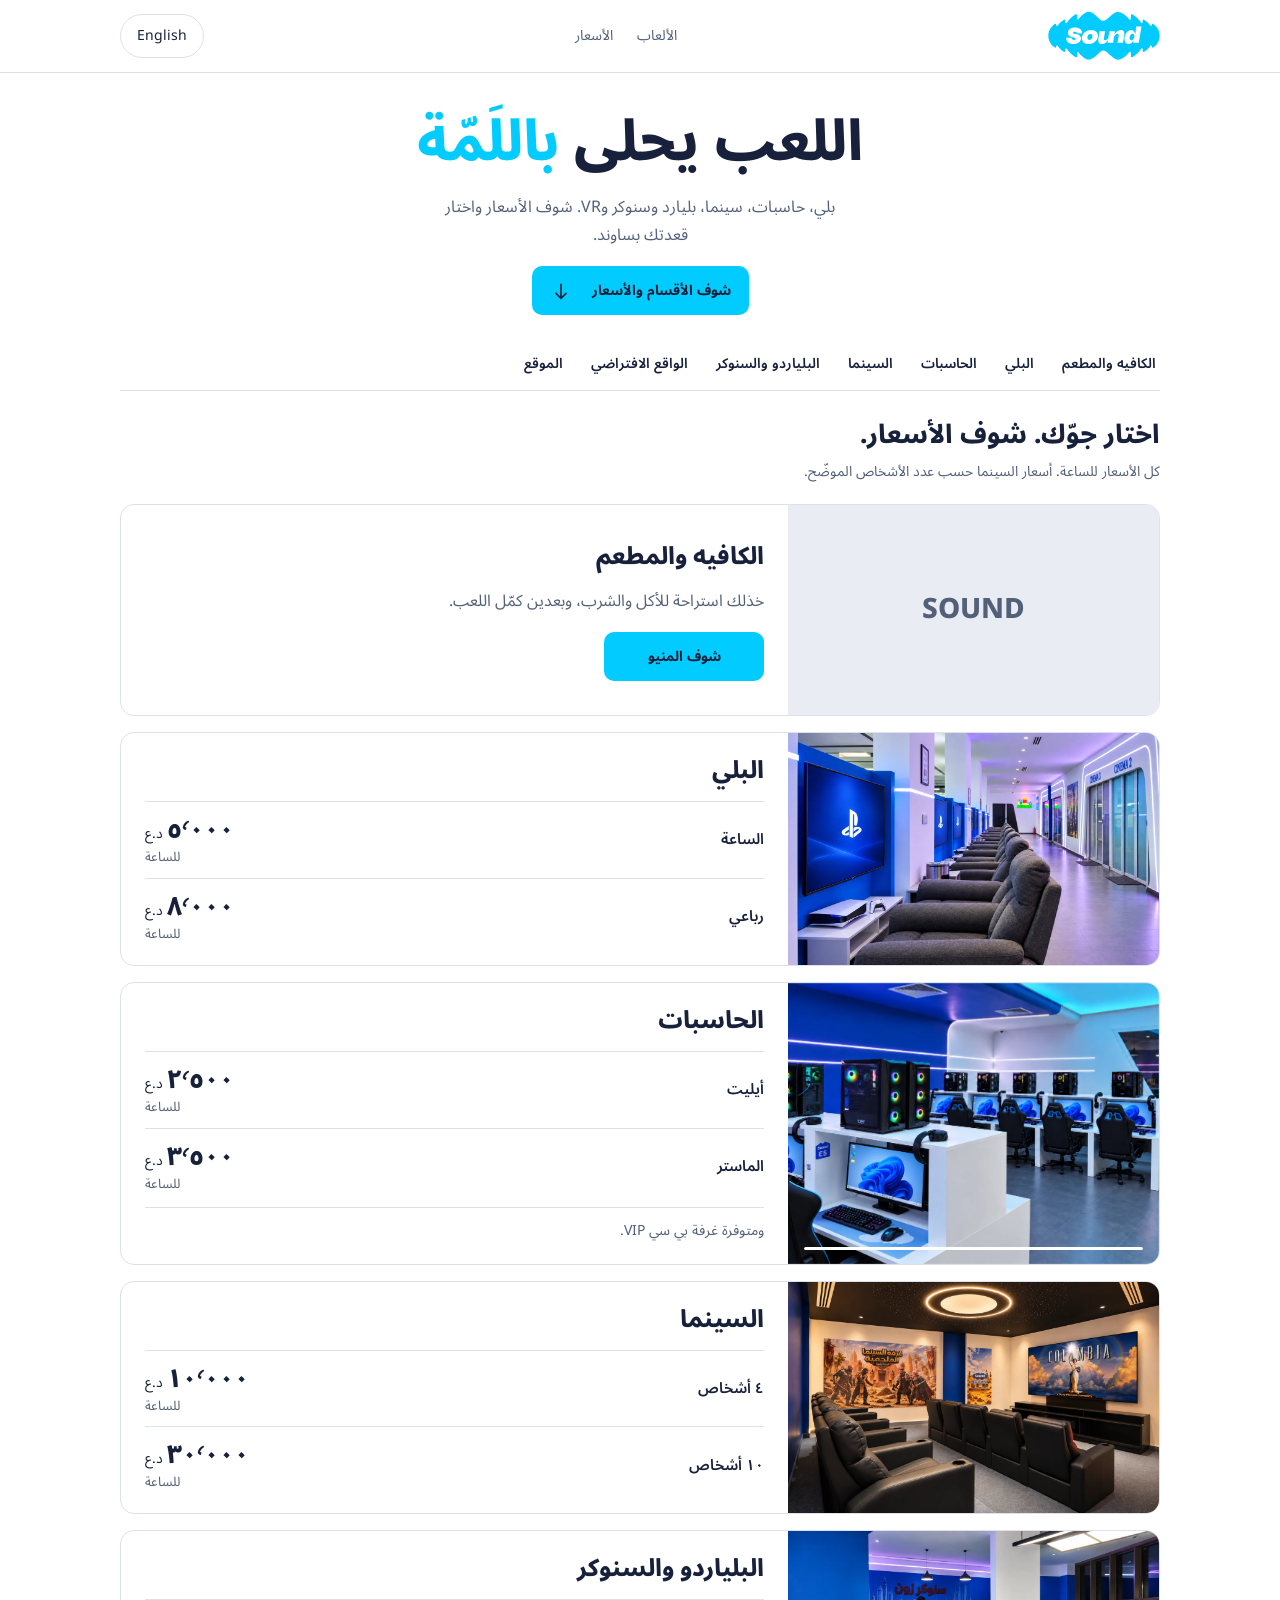
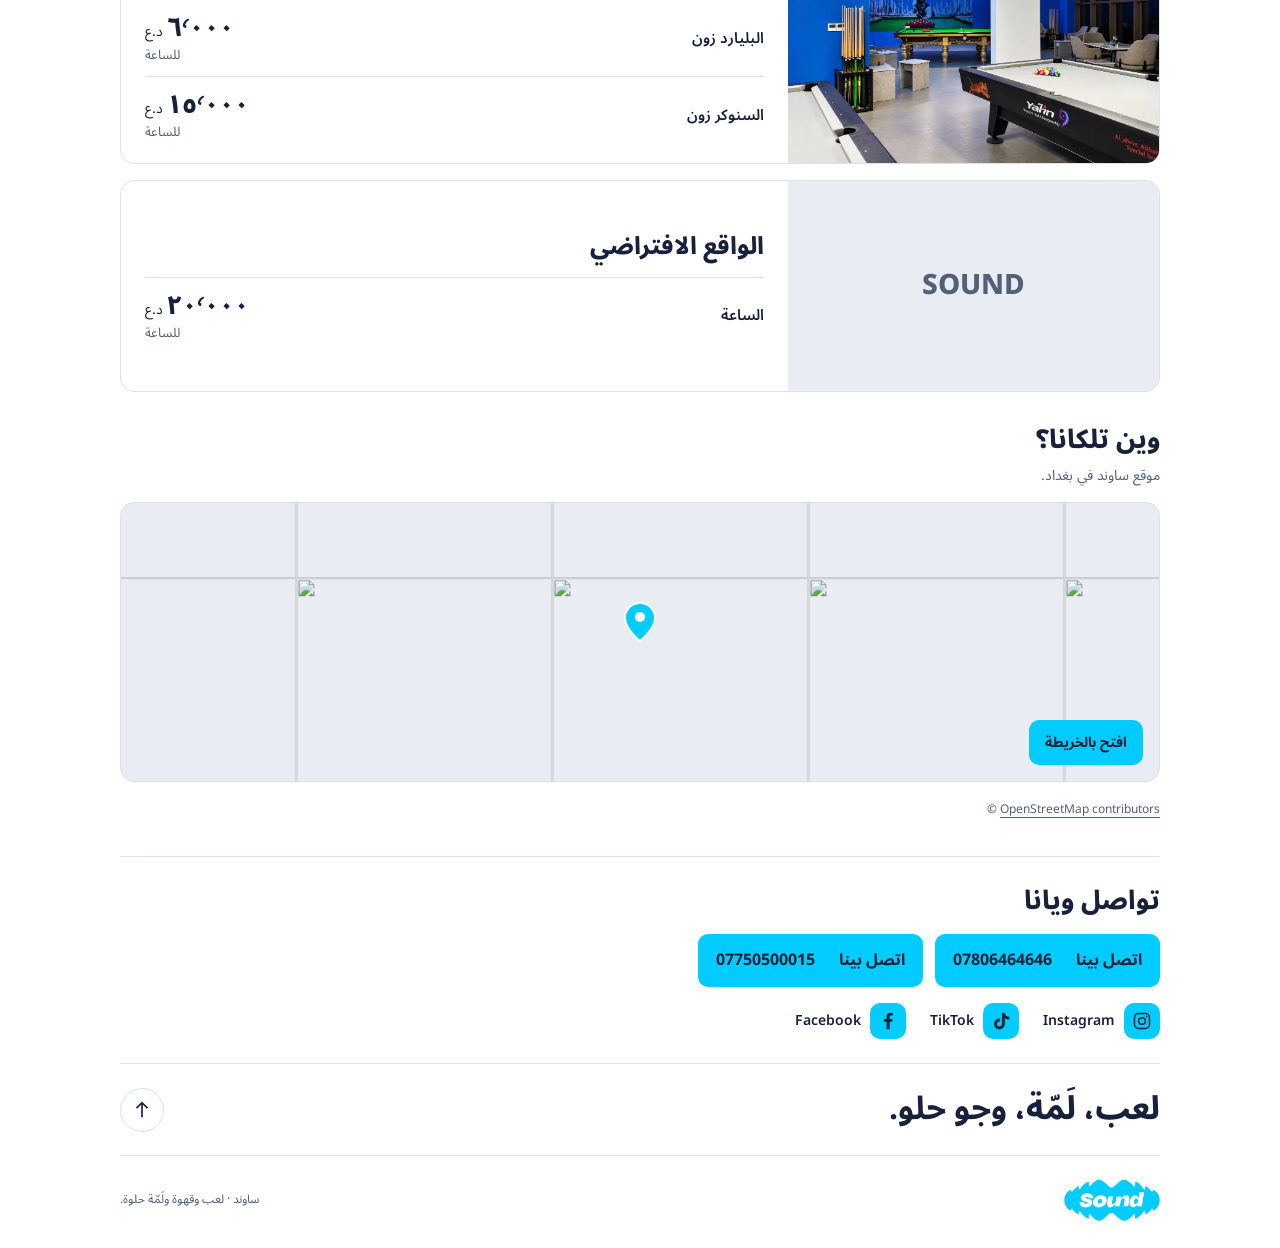
==== commit d324d1c2: "Remove photo note and credits from menu" ====
--- a/index.html
+++ b/index.html
@@ -214,7 +214,7 @@
 </div></article>
 </div>
 </section></div>
-<aside class="photo-note"><p data-en="The PlayStation, PC, cinema and billiards images are edited supplied photos. Other photos are illustrative stock images." data-ar="صور البلي والحاسبات والسينما والبلياردو معدّلة من صور مزوّدة إلنا. باقي الصور توضيحية.">صور البلي والحاسبات والسينما والبلياردو معدّلة من صور مزوّدة إلنا. باقي الصور توضيحية.</p><details class="photo-credits"><summary><span data-ar="مصادر الصور" data-en="Photo credits">مصادر الصور</span></summary><p><a href="https://www.pexels.com/photo/man-playing-virtual-reality-game-6498961/" target="_blank" rel="noopener noreferrer">VR · Tima Miroshnichenko / Pexels</a> · <a href="https://unsplash.com/photos/tZKwLRO904E" target="_blank" rel="noopener noreferrer">Coffee · Drew Coffman</a></p></details></aside>
+
 <section class="location" id="location" aria-labelledby="location-title">
 <div class="location-heading"><div><h2 id="location-title" data-ar="وين تلكانا؟" data-en="Find us">وين تلكانا؟</h2><p data-ar="موقع ساوند في بغداد." data-en="SOUND location in Baghdad.">بغداد — موقع تقريبي مؤقت، نحدّثه قريباً.</p></div></div>
 <a class="location-map" href="https://maps.app.goo.gl/QAzLWCiyZ7rrDjmH7?g_st=ic" target="_blank" rel="noopener noreferrer" aria-labelledby="location-title location-map-label">
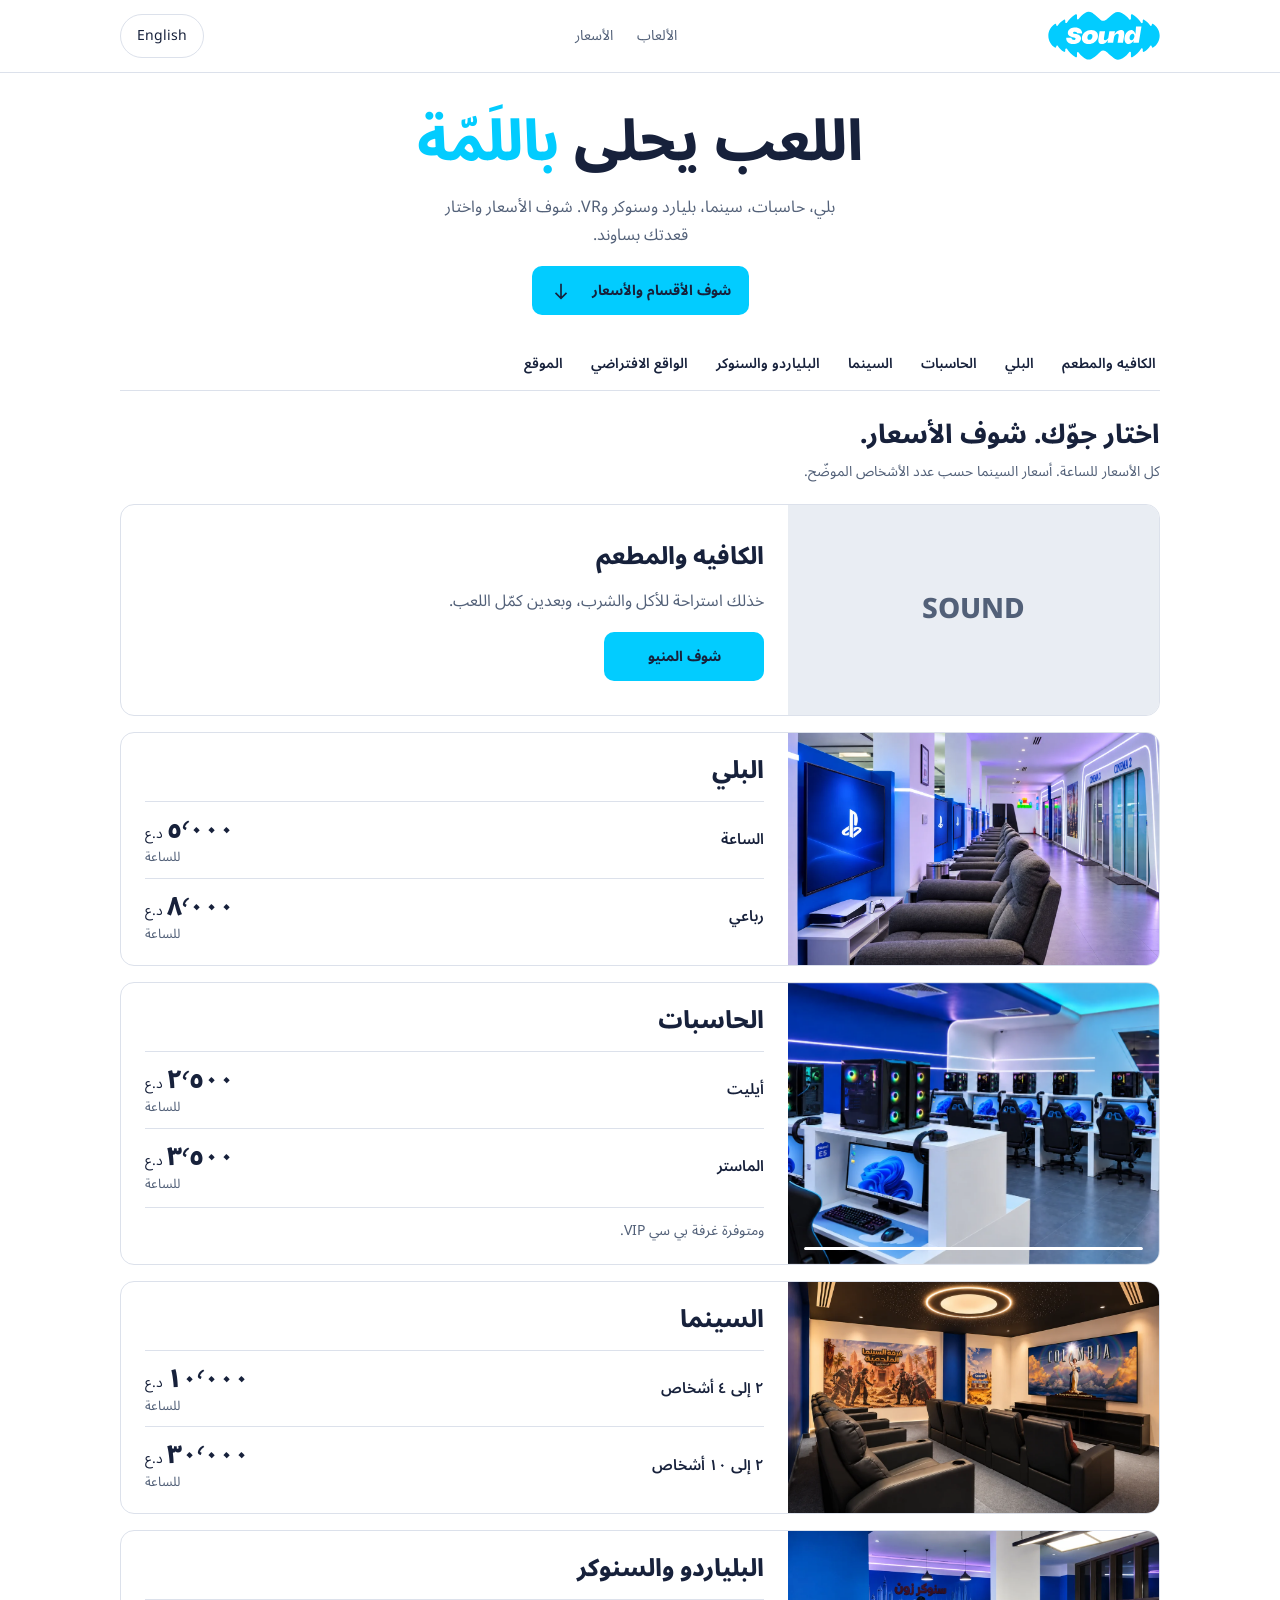
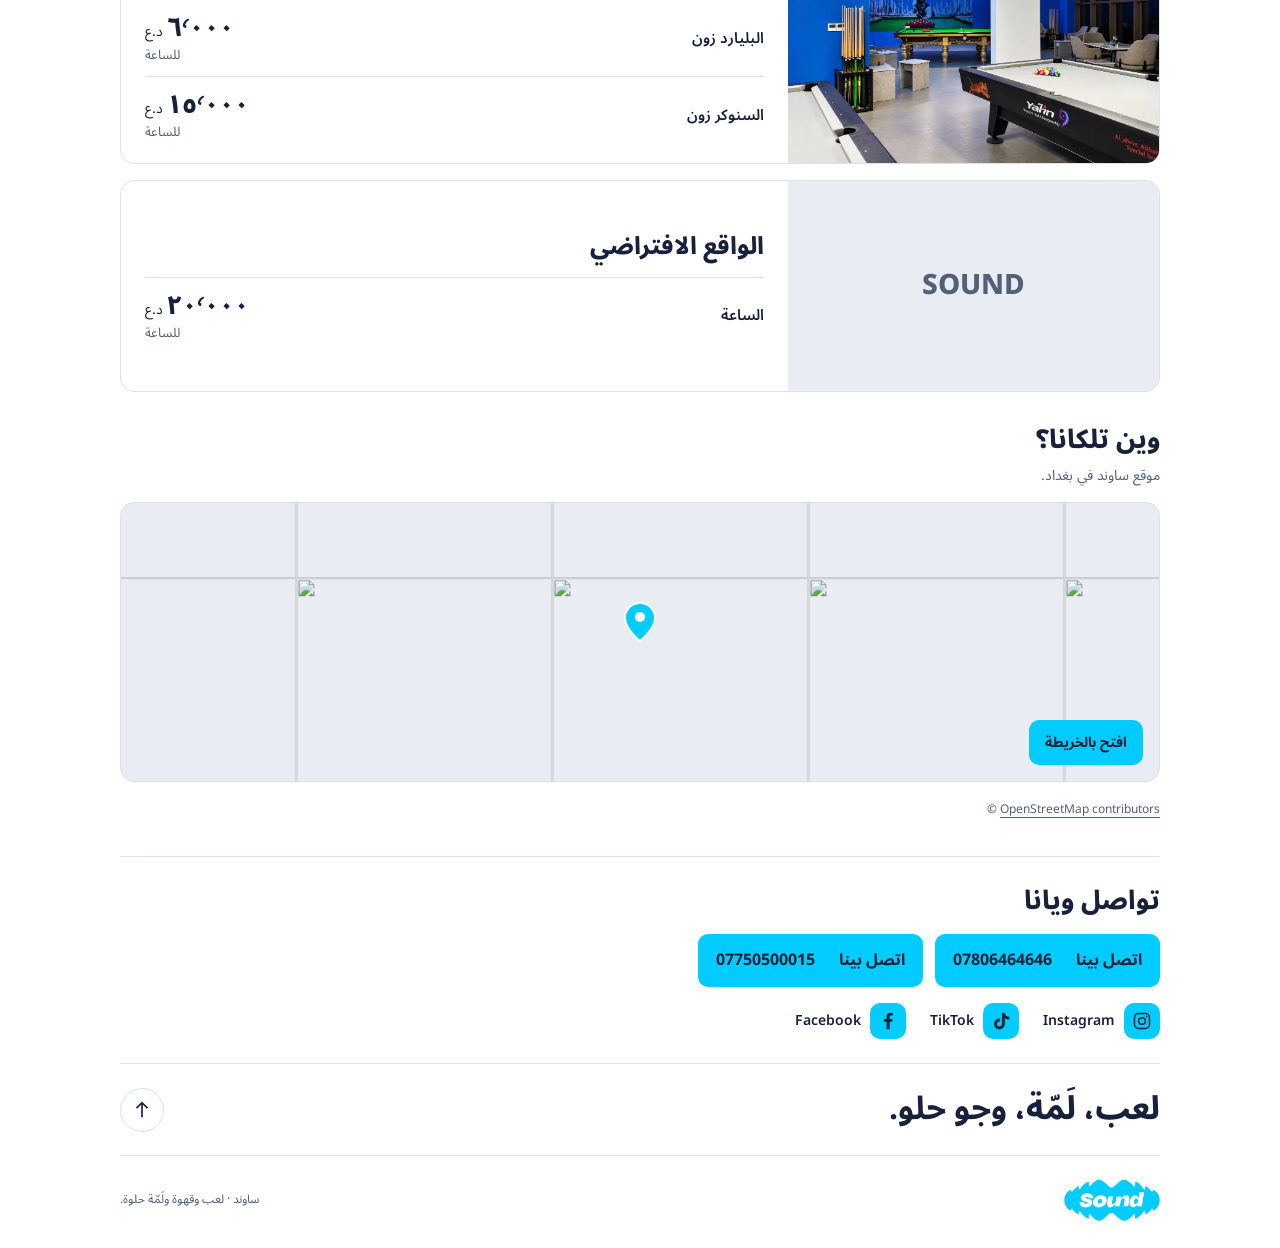
==== commit f69993af: "Show cinema capacity ranges" ====
--- a/index.html
+++ b/index.html
@@ -6,6 +6,7 @@
 <meta name="theme-color" content="#ffffff">
 <meta name="description" content="شوف الأقسام والأسعار بساوند: بلايستيشن 5، بي سي، غرفة VIP، سينما، بليارد وكافيه. اختار جوّك وتعال ويّا ربعك.">
 <title>ساوند — اللعب يحلى باللَمّة</title>
+<link rel="icon" href="/favicon.svg" type="image/svg+xml">
 <link rel="preconnect" href="https://fonts.googleapis.com">
 <link rel="preconnect" href="https://fonts.gstatic.com" crossorigin>
 <link href="https://fonts.googleapis.com/css2?family=Noto+Sans+Arabic:wght@400;500;600;700;800;900&display=swap" rel="stylesheet">
@@ -193,7 +194,7 @@
 <figure class="card-photo"><span class="photo-fallback" aria-hidden="true">SOUND</span><img src="/sound-cinema.webp" width="1200" height="751" loading="lazy" decoding="async" alt="غرفة السينما في ساوند — صورة معدّلة" data-alt-ar="غرفة السينما في ساوند — صورة معدّلة" data-alt-en="SOUND cinema room — edited photo" onerror="this.hidden=true"></figure>
 <div class="card-body">
 <h3 data-ar="السينما" data-en="Cinema">السينما</h3>
-<dl class="price-list"><div class="price-row"><dt><span data-ar="٤ أشخاص" data-en="4 people">٤ أشخاص</span></dt><dd data-price="10000"><b data-ar="١٠٬٠٠٠" data-en="10,000">١٠٬٠٠٠</b> <span data-ar="د.ع" data-en="IQD">د.ع</span><small><span data-ar="للساعة" data-en="/ hour">للساعة</span></small></dd></div><div class="price-row"><dt><span data-ar="١٠ أشخاص" data-en="10 people">١٠ أشخاص</span></dt><dd data-price="30000"><b data-ar="٣٠٬٠٠٠" data-en="30,000">٣٠٬٠٠٠</b> <span data-ar="د.ع" data-en="IQD">د.ع</span><small><span data-ar="للساعة" data-en="/ hour">للساعة</span></small></dd></div></dl>
+<dl class="price-list"><div class="price-row"><dt><span data-ar="٢ إلى ٤ أشخاص" data-en="2 to 4 people">٢ إلى ٤ أشخاص</span></dt><dd data-price="10000"><b data-ar="١٠٬٠٠٠" data-en="10,000">١٠٬٠٠٠</b> <span data-ar="د.ع" data-en="IQD">د.ع</span><small><span data-ar="للساعة" data-en="/ hour">للساعة</span></small></dd></div><div class="price-row"><dt><span data-ar="٢ إلى ١٠ أشخاص" data-en="2 to 10 people">٢ إلى ١٠ أشخاص</span></dt><dd data-price="30000"><b data-ar="٣٠٬٠٠٠" data-en="30,000">٣٠٬٠٠٠</b> <span data-ar="د.ع" data-en="IQD">د.ع</span><small><span data-ar="للساعة" data-en="/ hour">للساعة</span></small></dd></div></dl>
 
 </div></article>
 <article class="card menu-card" id="billiards">
@@ -217,7 +218,7 @@
 
 <section class="location" id="location" aria-labelledby="location-title">
 <div class="location-heading"><div><h2 id="location-title" data-ar="وين تلكانا؟" data-en="Find us">وين تلكانا؟</h2><p data-ar="موقع ساوند في بغداد." data-en="SOUND location in Baghdad.">بغداد — موقع تقريبي مؤقت، نحدّثه قريباً.</p></div></div>
-<a class="location-map" href="https://maps.app.goo.gl/QAzLWCiyZ7rrDjmH7?g_st=ic" target="_blank" rel="noopener noreferrer" aria-labelledby="location-title location-map-label">
+<a class="location-map" href="https://maps.app.goo.gl/xzsmBew4xwPh2oeH9?g_st=ic" target="_blank" rel="noopener noreferrer" aria-labelledby="location-title location-map-label">
 <div class="location-tiles" aria-hidden="true"><img src="https://tile.openstreetmap.org/12/2550/1644.png" width="256" height="256" loading="lazy" alt=""><img src="https://tile.openstreetmap.org/12/2551/1644.png" width="256" height="256" loading="lazy" alt=""><img src="https://tile.openstreetmap.org/12/2552/1644.png" width="256" height="256" loading="lazy" alt=""><img src="https://tile.openstreetmap.org/12/2553/1644.png" width="256" height="256" loading="lazy" alt=""><img src="https://tile.openstreetmap.org/12/2554/1644.png" width="256" height="256" loading="lazy" alt=""><img src="https://tile.openstreetmap.org/12/2550/1645.png" width="256" height="256" loading="lazy" alt=""><img src="https://tile.openstreetmap.org/12/2551/1645.png" width="256" height="256" loading="lazy" alt=""><img src="https://tile.openstreetmap.org/12/2552/1645.png" width="256" height="256" loading="lazy" alt=""><img src="https://tile.openstreetmap.org/12/2553/1645.png" width="256" height="256" loading="lazy" alt=""><img src="https://tile.openstreetmap.org/12/2554/1645.png" width="256" height="256" loading="lazy" alt=""><img src="https://tile.openstreetmap.org/12/2550/1646.png" width="256" height="256" loading="lazy" alt=""><img src="https://tile.openstreetmap.org/12/2551/1646.png" width="256" height="256" loading="lazy" alt=""><img src="https://tile.openstreetmap.org/12/2552/1646.png" width="256" height="256" loading="lazy" alt=""><img src="https://tile.openstreetmap.org/12/2553/1646.png" width="256" height="256" loading="lazy" alt=""><img src="https://tile.openstreetmap.org/12/2554/1646.png" width="256" height="256" loading="lazy" alt=""></div><svg class="location-pin" viewBox="0 0 32 40" width="32" height="40" aria-hidden="true"><path d="M16 1C7.7 1 1 7.7 1 16c0 11 15 23 15 23s15-12 15-23C31 7.7 24.3 1 16 1Z" fill="#02ccff" stroke="white" stroke-width="2"/><circle cx="16" cy="15" r="5" fill="white"/></svg>
 <span class="location-map-label" id="location-map-label" data-ar="افتح بالخريطة" data-en="Open in Maps">افتح بالخريطة</span>
 </a><div class="location-attribution">© <a href="https://www.openstreetmap.org/copyright" target="_blank" rel="noopener noreferrer">OpenStreetMap contributors</a></div>
